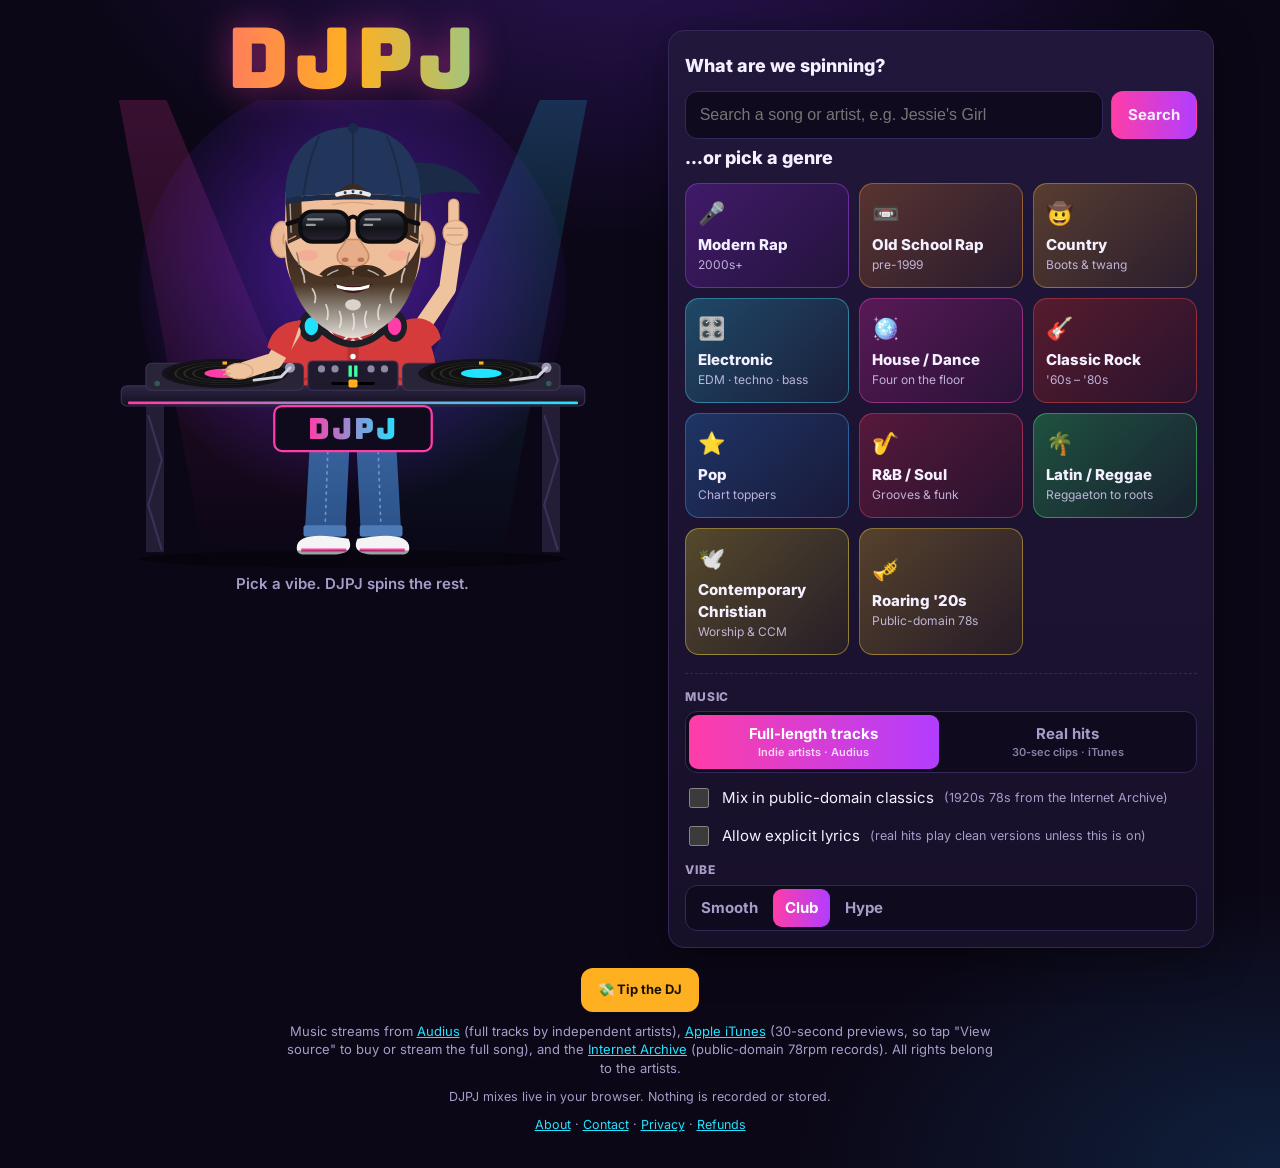
==== index.html @ ce6ae914 "Default to clean lyrics, with an opt-in for explicit Replace "Clean lyrics only" with "Allow explici" ====
<!doctype html>
<html lang="en">
<head>
  <meta charset="utf-8">
  <meta name="viewport" content="width=device-width, initial-scale=1, viewport-fit=cover">
  <title>DJPJ · Your Personal Auto-DJ</title>
  <meta name="description" content="Pick a genre or a song and DJPJ spins a never-ending, beat-matched DJ set right in your browser. Free.">
  <meta name="theme-color" content="#0b0716">
  <link rel="icon" href="favicon.svg" type="image/svg+xml">
  <link rel="manifest" href="manifest.webmanifest">
  <link rel="preconnect" href="https://fonts.googleapis.com">
  <link rel="preconnect" href="https://fonts.gstatic.com" crossorigin>
  <link href="https://fonts.googleapis.com/css2?family=Bungee&family=Inter:wght@400;600;800&display=swap" rel="stylesheet">
  <link rel="stylesheet" href="css/styles.css">
</head>
<body>
  <div class="app">
    <header class="hero">
      <h1 class="logo">DJPJ</h1>
      <div class="booth-wrap">
        <canvas id="viz" aria-hidden="true"></canvas>
        <svg id="booth" class="booth" viewBox="0 0 480 420" role="img" aria-labelledby="booth-title">
          <title id="booth-title">DJPJ: a bearded DJ in sunglasses, a backwards cap, polo shirt and jeans, spinning two turntables</title>
          <defs>
            <radialGradient id="g-glow" cx="50%" cy="45%" r="55%">
              <stop offset="0" stop-color="#7a2cff" stop-opacity=".55"/>
              <stop offset="1" stop-color="#7a2cff" stop-opacity="0"/>
            </radialGradient>
            <linearGradient id="g-beam-l" x1="0" y1="0" x2="0" y2="1">
              <stop offset="0" stop-color="#ff3da8" stop-opacity=".55"/>
              <stop offset="1" stop-color="#ff3da8" stop-opacity="0"/>
            </linearGradient>
            <linearGradient id="g-beam-r" x1="0" y1="0" x2="0" y2="1">
              <stop offset="0" stop-color="#22e3ff" stop-opacity=".5"/>
              <stop offset="1" stop-color="#22e3ff" stop-opacity="0"/>
            </linearGradient>
            <linearGradient id="g-logo" x1="0" y1="0" x2="1" y2="0">
              <stop offset="0" stop-color="#ff3da8"/>
              <stop offset="1" stop-color="#22e3ff"/>
            </linearGradient>
            <linearGradient id="g-table" x1="0" y1="0" x2="0" y2="1">
              <stop offset="0" stop-color="#2d2545"/>
              <stop offset="1" stop-color="#15101f"/>
            </linearGradient>
            <linearGradient id="g-jeans" x1="0" y1="0" x2="0" y2="1">
              <stop offset="0" stop-color="#3d6aa6"/>
              <stop offset="1" stop-color="#2c5288"/>
            </linearGradient>
            <linearGradient id="g-lens" x1="0" y1="0" x2="0" y2="1">
              <stop offset="0" stop-color="#3b404c"/>
              <stop offset=".55" stop-color="#121419"/>
              <stop offset="1" stop-color="#2c2232"/>
            </linearGradient>
            <!-- beard: dark brown on the cheeks, going gray to white at the chin -->
            <linearGradient id="g-beard" x1="0" y1="0" x2="0" y2="1">
              <stop offset="0" stop-color="#3d2a1d"/>
              <stop offset=".45" stop-color="#4a3526"/>
              <stop offset=".7" stop-color="#8d847a"/>
              <stop offset="1" stop-color="#e4dfd8"/>
            </linearGradient>
            <clipPath id="clip-label"><circle r="17"/></clipPath>
          </defs>

          <!-- stage lights -->
          <g class="lights">
            <polygon class="beam beam-l" points="30,-10 70,-10 250,420 110,420" fill="url(#g-beam-l)"/>
            <polygon class="beam beam-r" points="410,-10 450,-10 370,420 230,420" fill="url(#g-beam-r)"/>
            <circle class="glow" cx="240" cy="170" r="190" fill="url(#g-glow)"/>
          </g>

          <!-- floating notes -->
          <g class="notes" fill="#ffb020" font-size="26" font-family="serif">
            <text class="note n1" x="70" y="150">♪</text>
            <text class="note n2" x="392" y="120">♫</text>
            <text class="note n3" x="96" y="80">♫</text>
            <text class="note n4" x="370" y="190">♪</text>
          </g>

          <!-- legs (jeans) + sneakers, visible under the table -->
          <g class="legs">
            <path d="M204,262 L197,388 L233,388 L239,262 Z" fill="url(#g-jeans)"/>
            <path d="M241,262 L247,388 L283,388 L276,262 Z" fill="url(#g-jeans)"/>
            <path d="M218,300 L215,386 M262,300 L265,386" stroke="#6f97cf" stroke-width="1.4" stroke-dasharray="3 3" fill="none"/>
            <rect x="196" y="378" width="38" height="10" rx="2" fill="#4c7bb8"/>
            <rect x="246" y="378" width="38" height="10" rx="2" fill="#4c7bb8"/>
            <path d="M190,398 C190,388 204,386 222,388 L236,390 C240,398 236,404 222,404 L196,404 C192,404 190,402 190,398 Z" fill="#f4f4f4"/>
            <path d="M290,398 C290,388 276,386 258,388 L244,390 C240,398 244,404 258,404 L284,404 C288,404 290,402 290,398 Z" fill="#f4f4f4"/>
            <path d="M194,400 L234,400 M246,400 L286,400" stroke="#ff3da8" stroke-width="2.5"/>
          </g>

          <!-- the DJ (everything above the table) -->
          <g class="dj">
            <!-- raised fist-pump arm -->
            <g class="arm-up">
              <path d="M298,206 L324,168 L330,126" stroke="#f0c39f" stroke-width="15" stroke-linecap="round" stroke-linejoin="round" fill="none"/>
              <path d="M286,196 C302,190 316,198 318,212 L302,226 C294,218 288,208 286,196 Z" fill="#d63b3b"/>
              <rect x="325" y="88" width="9" height="26" rx="4.5" fill="#f0c39f" stroke="#d8a27e" stroke-width="1"/>
              <circle cx="331" cy="118" r="11" fill="#f0c39f" stroke="#d8a27e" stroke-width="1"/>
              <path d="M323,114 L338,114 M323,120 L338,120" stroke="#d8a27e" stroke-width="1.2"/>
            </g>

            <!-- torso: polo shirt -->
            <path d="M166,262 C164,228 170,204 196,194 L222,188 L240,206 L258,188 L284,194 C310,204 316,228 314,262 Z" fill="#d63b3b"/>
            <path d="M184,262 C192,250 200,244 210,246 M296,262 C288,250 280,244 270,246" stroke="#b02c2c" stroke-width="2" fill="none"/>
            <rect x="235" y="206" width="10" height="32" rx="2" fill="#bd3030"/>
            <circle cx="240" cy="215" r="2.4" fill="#fff"/>
            <circle cx="240" cy="228" r="2.4" fill="#fff"/>
            <!-- neck -->
            <rect x="224" y="178" width="32" height="26" rx="8" fill="#e9b693"/>
            <!-- collar -->
            <path d="M222,186 L240,207 L228,216 L212,196 Z" fill="#c13232" stroke="#fff" stroke-width="1.5" stroke-linejoin="round"/>
            <path d="M258,186 L240,207 L252,216 L268,196 Z" fill="#c13232" stroke="#fff" stroke-width="1.5" stroke-linejoin="round"/>
            <!-- headphones around the neck -->
            <path d="M206,198 Q240,236 274,198" stroke="#1d1d26" stroke-width="6" fill="none" stroke-linecap="round"/>
            <ellipse cx="203" cy="201" rx="11" ry="14" fill="#1d1d26"/>
            <ellipse cx="203" cy="201" rx="6" ry="8" fill="#22e3ff" class="cup"/>
            <ellipse cx="277" cy="201" rx="11" ry="14" fill="#1d1d26"/>
            <ellipse cx="277" cy="201" rx="6" ry="8" fill="#ff3da8" class="cup"/>

            <!-- head (bobs to the beat) -->
            <g class="head">
              <!-- backwards cap brim, peeking out behind the head -->
              <path d="M276,58 C312,50 342,62 354,84 C334,80 306,80 288,90 Z" fill="#1a2a47"/>
              <!-- ears -->
              <ellipse cx="177" cy="124" rx="10" ry="16" fill="#ecb894" stroke="#d29a76" stroke-width="1.2"/>
              <ellipse cx="303" cy="124" rx="10" ry="16" fill="#ecb894" stroke="#d29a76" stroke-width="1.2"/>
              <path d="M180,118 q-4,6 0,12 M300,118 q4,6 0,12" stroke="#cf9470" stroke-width="1.5" fill="none"/>
              <!-- face: full and round -->
              <path d="M180,92 C178,58 204,44 240,44 C276,44 302,58 300,92 L301,130 C301,170 276,192 240,194 C204,192 179,170 179,130 Z" fill="#efbf9c"/>
              <!-- short dark hair at the temples, a little gray -->
              <path d="M180,84 L194,84 L195,122 L182,128 Z" fill="#3a2a1f"/>
              <path d="M300,84 L286,84 L285,122 L298,128 Z" fill="#3a2a1f"/>
              <path d="M184,90 L185,118 M296,90 L295,118" stroke="#a9a39b" stroke-width="1.3"/>
              <!-- forehead line -->
              <path d="M222,93 Q240,89 258,93" stroke="#d9a07c" stroke-width="1.3" fill="none" stroke-linecap="round"/>
              <!-- dark sunglasses -->
              <g class="shades">
                <path d="M182,110 L195,106 M298,110 L285,106" stroke="#0d0d10" stroke-width="4" stroke-linecap="round"/>
                <rect x="193" y="99" width="43" height="27" rx="11" fill="url(#g-lens)" stroke="#0d0d10" stroke-width="3.5"/>
                <rect x="244" y="99" width="43" height="27" rx="11" fill="url(#g-lens)" stroke="#0d0d10" stroke-width="3.5"/>
                <path d="M236,106 Q240,101 244,106" stroke="#0d0d10" stroke-width="3.5" fill="none"/>
                <path d="M200,106 L213,106 M199,111 L206,111 M251,106 L264,106 M250,111 L257,111" stroke="#fff" stroke-width="2" stroke-linecap="round" opacity=".55"/>
              </g>
              <!-- smile lines peeking out from the shades -->
              <path d="M189,121 l-6,3 M291,121 l6,3" stroke="#d29a76" stroke-width="1.2" stroke-linecap="round"/>
              <!-- big caricature nose -->
              <path d="M234,124 C231,131 223,136 227,143 C232,150 248,150 253,143 C257,136 249,131 246,124 Z" fill="#e6ad88" stroke="#c98a66" stroke-width="1.4"/>
              <ellipse cx="233" cy="142" rx="3" ry="2" fill="#b77556"/>
              <ellipse cx="247" cy="142" rx="3" ry="2" fill="#b77556"/>
              <!-- rosy cheeks -->
              <ellipse cx="200" cy="138" rx="9" ry="5" fill="#ff8a8a" opacity=".35"/>
              <ellipse cx="280" cy="138" rx="9" ry="5" fill="#ff8a8a" opacity=".35"/>
              <!-- full beard: dark on the cheeks, gray to white at the chin -->
              <path d="M180,124 C180,166 198,206 240,212 C282,206 300,166 300,124 C294,144 282,154 268,157 C256,151 224,151 212,157 C198,154 186,144 180,124 Z" fill="url(#g-beard)"/>
              <path d="M194,150 q3,6 3,12 M286,150 q-3,6 -3,12 M204,168 q4,6 2,12 M276,168 q-4,6 -2,12 M216,182 q3,7 1,13 M264,182 q-3,7 -1,13 M228,188 q3,8 0,14 M240,190 q2,8 0,14 M252,188 q-3,8 0,14" stroke="#f2eee8" stroke-width="1.6" fill="none" stroke-linecap="round" opacity=".75"/>
              <path d="M190,136 q2,6 2,10 M290,136 q-2,6 -2,10" stroke="#8d847a" stroke-width="1.4" fill="none" stroke-linecap="round"/>
              <!-- mustache with a few gray hairs -->
              <path d="M210,155 C219,144 235,145 240,151 C245,145 261,144 270,155 C259,160 247,157 240,155 C233,157 221,160 210,155 Z" fill="#3f2b1e"/>
              <path d="M227,151 q-6,2 -10,5 M253,151 q6,2 10,5 M240,152 l0,3" stroke="#bdb5aa" stroke-width="1.2" fill="none"/>
              <!-- easy grin -->
              <path d="M222,163 Q240,180 258,163 Q240,168 222,163 Z" fill="#3a1414"/>
              <path d="M225,164 Q240,169 255,164 L254,167 Q240,172 226,167 Z" fill="#fff"/>
              <!-- gray soul patch under the lip -->
              <ellipse cx="240" cy="182" rx="7" ry="5" fill="#d9d4cc"/>
              <!-- backwards baseball cap -->
              <path d="M180,88 C178,44 206,24 240,24 C274,24 302,44 300,88 C280,82 200,82 180,88 Z" fill="#22365c"/>
              <path d="M240,26 L240,82 M210,32 Q200,54 196,84 M270,32 Q280,54 284,84" stroke="#1a2a47" stroke-width="1.6" fill="none"/>
              <path d="M180,88 C200,82 280,82 300,88 L300,93 C280,87 200,87 180,93 Z" fill="#1a2a47"/>
              <!-- snapback opening + strap (the "back" of the cap, facing forward) -->
              <path d="M223,87 Q240,62 257,87 Z" fill="#3a2a1f"/>
              <path d="M226,84 Q240,79 254,84" stroke="#e9e9ef" stroke-width="4" fill="none" stroke-linecap="round"/>
              <circle cx="233" cy="82.5" r="1.3" fill="#22365c"/>
              <circle cx="240" cy="81.5" r="1.3" fill="#22365c"/>
              <circle cx="247" cy="82.5" r="1.3" fill="#22365c"/>
              <circle cx="240" cy="25" r="4.5" fill="#1a2a47"/>
            </g>
          </g>

          <!-- the booth -->
          <g class="table">
            <rect x="56" y="270" width="16" height="132" fill="#241d36"/>
            <rect x="408" y="270" width="16" height="132" fill="#241d36"/>
            <path d="M58,280 L70,320 L58,360 L70,400 M410,280 L422,320 L410,360 L422,400" stroke="#3b3156" stroke-width="2" fill="none"/>
            <rect x="34" y="254" width="412" height="18" rx="5" fill="url(#g-table)" stroke="#3b3156"/>
            <rect class="led" x="40" y="268" width="400" height="2.5" rx="1" fill="url(#g-logo)"/>
            <rect x="170" y="272" width="140" height="40" rx="7" fill="#0f0b1c" stroke="#ff3da8" stroke-width="2" class="banner"/>
            <text x="240" y="301" text-anchor="middle" font-family="Bungee, Impact, sans-serif" font-size="26" fill="url(#g-logo)" letter-spacing="2">DJPJ</text>
            <ellipse cx="240" cy="408" rx="190" ry="8" fill="#000" opacity=".35"/>
          </g>

          <!-- left turntable (deck A) -->
          <g class="deck deck-a">
            <rect x="56" y="234" width="140" height="24" rx="5" fill="#2a2438" stroke="#3d3456"/>
            <ellipse cx="126" cy="243" rx="56" ry="13" fill="#15121d"/>
            <g transform="translate(126 243) scale(1 0.23)">
              <g class="platter">
                <circle r="50" fill="#111"/>
                <circle r="44" fill="none" stroke="#2a2a2a" stroke-width="2"/>
                <circle r="36" fill="none" stroke="#2a2a2a" stroke-width="2"/>
                <circle r="28" fill="none" stroke="#2a2a2a" stroke-width="2"/>
                <circle r="18" fill="#ff3da8"/>
                <image class="label-art" x="-17" y="-17" width="34" height="34" clip-path="url(#clip-label)" preserveAspectRatio="xMidYMid slice" href=""/>
                <rect x="-2" y="-46" width="4" height="12" fill="#ffb020"/>
              </g>
            </g>
            <circle cx="184" cy="238" r="4.5" fill="#9a9ab0"/>
            <path d="M184,238 L176,246 L152,249" stroke="#d1d1e0" stroke-width="2.6" fill="none" stroke-linecap="round"/>
            <circle class="deck-led" cx="66" cy="252" r="2.5" fill="#3dffa0"/>
          </g>

          <!-- right turntable (deck B) -->
          <g class="deck deck-b">
            <rect x="284" y="234" width="140" height="24" rx="5" fill="#2a2438" stroke="#3d3456"/>
            <ellipse cx="354" cy="243" rx="56" ry="13" fill="#15121d"/>
            <g transform="translate(354 243) scale(1 0.23)">
              <g class="platter">
                <circle r="50" fill="#111"/>
                <circle r="44" fill="none" stroke="#2a2a2a" stroke-width="2"/>
                <circle r="36" fill="none" stroke="#2a2a2a" stroke-width="2"/>
                <circle r="28" fill="none" stroke="#2a2a2a" stroke-width="2"/>
                <circle r="18" fill="#22e3ff"/>
                <image class="label-art" x="-17" y="-17" width="34" height="34" clip-path="url(#clip-label)" preserveAspectRatio="xMidYMid slice" href=""/>
                <rect x="-2" y="-46" width="4" height="12" fill="#ffb020"/>
              </g>
            </g>
            <circle cx="412" cy="238" r="4.5" fill="#9a9ab0"/>
            <path d="M412,238 L404,246 L380,249" stroke="#d1d1e0" stroke-width="2.6" fill="none" stroke-linecap="round"/>
            <circle class="deck-led" cx="414" cy="252" r="2.5" fill="#3dffa0"/>
          </g>

          <!-- mixer -->
          <g class="mixer">
            <rect x="200" y="232" width="80" height="26" rx="4" fill="#1f1a2d" stroke="#3d3456"/>
            <circle cx="212" cy="239" r="3.2" fill="#8d8aa3"/>
            <circle cx="224" cy="239" r="3.2" fill="#8d8aa3"/>
            <circle cx="256" cy="239" r="3.2" fill="#8d8aa3"/>
            <circle cx="268" cy="239" r="3.2" fill="#8d8aa3"/>
            <rect class="vu vu-a" x="236" y="236" width="3" height="10" fill="#3dffa0"/>
            <rect class="vu vu-b" x="241" y="236" width="3" height="10" fill="#3dffa0"/>
            <line x1="222" y1="252" x2="258" y2="252" stroke="#000" stroke-width="2.5" stroke-linecap="round"/>
            <rect id="xfader" x="236" y="248.5" width="8" height="7" rx="1.5" fill="#ffb020"/>
          </g>

          <!-- scratching arm (drawn over the left deck) -->
          <g class="arm-scratch">
            <path d="M186,206 L170,232 L144,240" stroke="#f0c39f" stroke-width="15" stroke-linecap="round" stroke-linejoin="round" fill="none"/>
            <path d="M194,196 C178,196 166,206 164,220 L182,230 C186,220 190,208 194,196 Z" fill="#d63b3b"/>
            <ellipse cx="139" cy="241" rx="12" ry="7" fill="#f0c39f" stroke="#d8a27e" stroke-width="1"/>
            <path d="M130,239 l-6,1 M131,243 l-6,1" stroke="#d8a27e" stroke-width="1.2" stroke-linecap="round"/>
          </g>
        </svg>
      </div>
      <p class="tagline">Pick a vibe. DJPJ spins the rest.</p>
    </header>

    <main>
      <!-- live set (hidden until a set starts) -->
      <section id="player" class="panel player" hidden>
        <div class="now">
          <img id="np-art" class="np-art" alt="" width="96" height="96">
          <div class="np-meta">
            <div class="np-label">Now spinning</div>
            <div id="np-title" class="np-title">—</div>
            <div id="np-artist" class="np-artist"></div>
            <div class="np-tags">
              <span id="np-source" class="badge"></span>
              <span id="np-bpm" class="badge ghost"></span>
              <span id="np-key" class="badge ghost"></span>
            </div>
          </div>
        </div>
        <div class="progress"><div id="np-progress" class="progress-bar"></div></div>
        <div class="row between small muted">
          <span id="np-time">0:00</span>
          <a id="np-link" href="#" target="_blank" rel="noopener">View source</a>
        </div>
        <div id="status" class="status" role="status" aria-live="polite">Warming up the decks…</div>

        <div class="controls">
          <button id="btn-pause" class="btn" type="button">⏸ Pause</button>
          <button id="btn-skip" class="btn" type="button">⏭ Next</button>
          <button id="btn-stop" class="btn ghost" type="button">⏹ Stop</button>
        </div>
        <div class="row gap">
          <label class="vol">🔊 <input id="volume" type="range" min="0" max="1" step="0.01" value="0.9" aria-label="Volume"></label>
          <div class="seg" role="radiogroup" aria-label="Mix style" data-bind="style">
            <button type="button" data-value="smooth">Smooth</button>
            <button type="button" data-value="club">Club</button>
            <button type="button" data-value="hype">Hype</button>
          </div>
        </div>

        <button class="btn tip tip-inline" type="button" data-tip hidden>💸 Enjoying the set? Tip the DJ</button>

        <h3 class="sub-title">DJ effects</h3>
        <div id="fx-pad" class="fx-pad"></div>

        <div class="lists">
          <div>
            <h3 class="sub-title">Up next</h3>
            <ol id="up-next" class="tracklist"></ol>
          </div>
          <div>
            <h3 class="sub-title">Set list</h3>
            <ol id="history" class="tracklist" reversed></ol>
          </div>
        </div>
        <div class="ad-slot" data-slot="player" hidden></div>
      </section>

      <!-- picker -->
      <section id="home" class="panel">
        <h2 id="home-title" class="section-title">What are we spinning?</h2>
        <form id="search-form" class="search" role="search" autocomplete="off">
          <input id="search" type="search" placeholder="Search a song or artist, e.g. Jessie's Girl" aria-label="Search songs">
          <button class="btn primary" type="submit">Search</button>
        </form>
        <div id="results" class="results" hidden></div>

        <h2 class="section-title">…or pick a genre</h2>
        <div id="genres" class="genre-grid"></div>

        <div class="settings">
          <div class="setting">
            <div class="setting-label">Music</div>
            <div class="seg wide" role="radiogroup" aria-label="Music source" data-bind="mode">
              <button type="button" data-value="full">Full-length tracks<small>Indie artists · Audius</small></button>
              <button type="button" data-value="hits">Real hits<small>30-sec clips · iTunes</small></button>
            </div>
          </div>
          <label class="check"><input type="checkbox" data-bind="archive"> Mix in public-domain classics <small>(1920s 78s from the Internet Archive)</small></label>
          <label class="check"><input type="checkbox" data-bind="explicit"> Allow explicit lyrics <small>(real hits play clean versions unless this is on)</small></label>
          <div class="setting">
            <div class="setting-label">Vibe</div>
            <div class="seg" role="radiogroup" aria-label="Mix style" data-bind="style">
              <button type="button" data-value="smooth">Smooth</button>
              <button type="button" data-value="club">Club</button>
              <button type="button" data-value="hype">Hype</button>
            </div>
          </div>
        </div>
        <div class="ad-slot" data-slot="home" hidden></div>
      </section>
    </main>

    <footer class="footer">
      <button class="btn tip" type="button" data-tip hidden>💸 Tip the DJ</button>
      <p>Music streams from <a href="https://audius.co" target="_blank" rel="noopener">Audius</a> (full tracks by independent artists),
        <a href="https://www.apple.com/apple-music/" target="_blank" rel="noopener">Apple iTunes</a> (30-second previews, so tap "View source" to buy or stream the full song), and the
        <a href="https://archive.org/details/georgeblood" target="_blank" rel="noopener">Internet Archive</a> (public-domain 78rpm records).
        All rights belong to the artists.</p>
      <p class="muted small">DJPJ mixes live in your browser. Nothing is recorded or stored.</p>
      <p class="footer-links small">
        <a href="about.html">About</a> · <a href="about.html#contact">Contact</a> ·
        <a href="about.html#privacy">Privacy</a> · <a href="about.html#refunds">Refunds</a>
      </p>
    </footer>
  </div>
  <dialog id="tip-dialog" class="tip-dialog" aria-labelledby="tip-title">
    <form method="dialog" class="tip-close"><button class="icon-btn" aria-label="Close">✕</button></form>
    <h2 id="tip-title" class="tip-title">Tip the DJ 🎧</h2>
    <p class="muted small tip-sub">Tips keep DJPJ free and the decks spinning. The music keeps playing while you tip.</p>
    <div id="tip-amounts" class="tip-amounts" role="radiogroup" aria-label="Tip amount"></div>
    <label class="tip-custom">Other amount $<input id="tip-custom" type="number" min="2" max="500" step="1" inputmode="numeric" placeholder="e.g. 15"></label>

    <div id="tip-wallet" class="tip-wallet" hidden>
      <div id="express-checkout"></div>
      <div class="tip-or"><span>or</span></div>
    </div>

    <div class="tip-venmo">
      <a id="venmo-link" class="btn venmo" href="#" target="_blank" rel="noopener">Tip with Venmo</a>
      <div class="venmo-qr">
        <div id="venmo-qr" class="qr" aria-label="Venmo QR code"></div>
        <p class="small muted">On a computer? Scan with your phone's camera to tip in Venmo.</p>
      </div>
    </div>
    <p id="tip-msg" class="tip-msg" role="status" aria-live="polite"></p>
    <p class="tip-fine small muted">Tips are voluntary, $2–$500. Refunds within 3 days, minus processing fees.
      <a href="about.html#refunds" target="_blank" rel="noopener">Refund policy</a> ·
      <a href="about.html#privacy" target="_blank" rel="noopener">Privacy</a></p>
  </dialog>

  <script type="module" src="js/app.js"></script>
</body>
</html>
---- css/styles.css ----
:root {
  --bg: #0b0716;
  --panel: #171029;
  --panel-2: #21173b;
  --line: #34285a;
  --text: #f4f0ff;
  --muted: #a99cc9;
  --pink: #ff3da8;
  --cyan: #22e3ff;
  --amber: #ffb020;
  --green: #3dffa0;
  --radius: 16px;
  --beat: 0.5s;
  color-scheme: dark;
}

* { box-sizing: border-box; }
html, body { margin: 0; }
body {
  min-height: 100vh;
  background:
    radial-gradient(900px 520px at 50% -8%, #2c1458 0%, transparent 65%),
    radial-gradient(700px 400px at 100% 100%, #10203d 0%, transparent 70%),
    var(--bg);
  color: var(--text);
  font: 15px/1.45 Inter, system-ui, -apple-system, "Segoe UI", Roboto, sans-serif;
  -webkit-tap-highlight-color: transparent;
}
a { color: var(--cyan); }
button { font: inherit; color: inherit; }
[hidden] { display: none !important; }
.small { font-size: 12.5px; }
.muted { color: var(--muted); }
.row { display: flex; align-items: center; }
.row.between { justify-content: space-between; }
.row.gap { gap: 12px; flex-wrap: wrap; justify-content: space-between; }

.app {
  max-width: 1180px;
  margin: 0 auto;
  padding: max(12px, env(safe-area-inset-top)) 16px max(24px, env(safe-area-inset-bottom));
}

/* ---------- hero ---------- */
.hero { text-align: center; }
.logo {
  margin: 4px 0 0;
  font-family: Bungee, Impact, sans-serif;
  font-weight: 400;
  font-size: clamp(48px, 12vw, 84px);
  letter-spacing: 4px;
  line-height: 1;
  background: linear-gradient(90deg, var(--pink), var(--amber) 50%, var(--cyan));
  -webkit-background-clip: text;
  background-clip: text;
  color: transparent;
  filter: drop-shadow(0 0 18px rgba(255, 61, 168, .45));
}
.tagline { margin: 0 0 8px; color: var(--muted); font-weight: 600; }
.booth-wrap { position: relative; max-width: 540px; margin: 0 auto; }
.booth { display: block; width: 100%; height: auto; position: relative; }
#viz { position: absolute; inset: auto 0 18% 0; width: 100%; height: 38%; opacity: .55; pointer-events: none; }

/* ---------- booth animation ---------- */
.booth .head, .booth .arm-up, .booth .arm-scratch, .booth .platter, .booth .note, .booth .beam {
  transform-box: fill-box;
}
.booth .platter { transform-origin: center; }
.booth .head { transform-origin: 50% 100%; }
.booth .arm-up { transform-origin: 0% 100%; }
.booth .arm-scratch { transform-origin: 100% 0%; }
.booth .beam-l { transform-origin: 20% 0%; }
.booth .beam-r { transform-origin: 80% 0%; }
.booth .note { opacity: 0; }
.booth .lights .beam { opacity: .35; }
.booth .deck-led { opacity: .25; }

.booth.playing .head { animation: bob var(--beat) ease-in-out infinite; }
.booth.playing .arm-up { animation: pump calc(var(--beat) * 2) ease-in-out infinite; }
.booth.playing .arm-scratch { animation: scratch calc(var(--beat) / 2) ease-in-out infinite alternate; }
.booth.playing .beam-l { animation: sway-l calc(var(--beat) * 8) ease-in-out infinite alternate; opacity: .8; }
.booth.playing .beam-r { animation: sway-r calc(var(--beat) * 8) ease-in-out infinite alternate; opacity: .8; }
.booth.playing .glow { animation: pulse var(--beat) ease-out infinite; }
.booth.playing .note { animation: float calc(var(--beat) * 6) linear infinite; }
.booth.playing .n2 { animation-delay: calc(var(--beat) * -1.5); }
.booth.playing .n3 { animation-delay: calc(var(--beat) * -3); }
.booth.playing .n4 { animation-delay: calc(var(--beat) * -4.5); }
.booth.playing .led { animation: pulse var(--beat) ease-out infinite; }
.booth.a-on .deck-a .platter, .booth.b-on .deck-b .platter { animation: spin 1.8s linear infinite; }
.booth.a-on .deck-a .deck-led, .booth.b-on .deck-b .deck-led { opacity: 1; }
.booth.paused * { animation-play-state: paused !important; }

@keyframes spin { to { transform: rotate(360deg); } }
@keyframes bob { 0%, 100% { transform: translateY(0) rotate(0); } 50% { transform: translateY(5px) rotate(-1.5deg); } }
@keyframes pump { 0%, 100% { transform: rotate(0); } 50% { transform: rotate(-9deg); } }
@keyframes scratch { from { transform: rotate(-4deg); } to { transform: rotate(4deg); } }
@keyframes sway-l { from { transform: rotate(-10deg); } to { transform: rotate(12deg); } }
@keyframes sway-r { from { transform: rotate(10deg); } to { transform: rotate(-12deg); } }
@keyframes pulse { 0% { opacity: 1; } 100% { opacity: .55; } }
@keyframes float {
  0% { opacity: 0; transform: translateY(20px); }
  20% { opacity: 1; }
  100% { opacity: 0; transform: translateY(-60px) rotate(15deg); }
}
@media (prefers-reduced-motion: reduce) {
  .booth * { animation: none !important; }
}

/* ---------- panels ---------- */
main { display: grid; grid-template-columns: minmax(0, 1fr); gap: 16px; min-width: 0; }
.panel {
  background: linear-gradient(180deg, var(--panel-2), var(--panel));
  border: 1px solid var(--line);
  border-radius: var(--radius);
  padding: 16px;
  box-shadow: 0 10px 40px rgba(0, 0, 0, .35);
}
.section-title { margin: 6px 0 12px; font-size: 18px; font-weight: 800; }
.sub-title { margin: 18px 0 8px; font-size: 13px; font-weight: 800; letter-spacing: .08em; text-transform: uppercase; color: var(--muted); }

.btn {
  display: inline-flex; align-items: center; justify-content: center; gap: 6px;
  min-height: 44px; padding: 0 16px;
  border-radius: 12px; border: 1px solid var(--line);
  background: #2a1f4a; cursor: pointer; font-weight: 700; text-decoration: none; color: var(--text);
  transition: transform .08s, background .15s, border-color .15s;
}
.btn:hover { border-color: #5b4a94; }
.btn:active { transform: scale(.97); }
.btn.primary { background: linear-gradient(90deg, var(--pink), #b23dff); border-color: transparent; }
.btn.ghost { background: transparent; }
.btn:disabled { opacity: .5; cursor: default; }

/* ---------- search ---------- */
.search { display: flex; gap: 8px; }
.search input {
  flex: 1; min-width: 0; min-height: 48px; padding: 0 14px;
  border-radius: 12px; border: 1px solid var(--line); background: #0f0a1d; color: var(--text);
  font-size: 16px; /* keeps iOS from zooming */
}
.search input:focus { outline: 2px solid var(--pink); outline-offset: 1px; }
.results { margin-top: 10px; display: grid; grid-template-columns: minmax(0, 1fr); gap: 6px; max-height: 420px; overflow: auto; }
.results .group { font-size: 12px; font-weight: 800; color: var(--muted); text-transform: uppercase; letter-spacing: .08em; margin: 8px 2px 2px; }
.result {
  display: flex; gap: 10px; align-items: center; width: 100%; text-align: left;
  padding: 8px; border-radius: 12px; border: 1px solid transparent; background: #120c22; cursor: pointer;
}
.result:hover, .result:focus-visible { border-color: var(--pink); }
.result img { width: 46px; height: 46px; border-radius: 8px; object-fit: cover; background: #2a1f4a; flex: none; }
.result .t { font-weight: 700; }
.result .a { color: var(--muted); font-size: 13px; }
.result .meta { min-width: 0; flex: 1; }
.result .meta > div { white-space: nowrap; overflow: hidden; text-overflow: ellipsis; }

/* ---------- genres ---------- */
.genre-grid { display: grid; grid-template-columns: repeat(auto-fill, minmax(150px, 1fr)); gap: 10px; }
.genre {
  --hue: 300;
  position: relative; text-align: left; cursor: pointer;
  padding: 14px 12px; min-height: 84px; border-radius: 14px;
  border: 1px solid hsl(var(--hue) 80% 60% / .45);
  background: linear-gradient(135deg, hsl(var(--hue) 70% 45% / .35), hsl(var(--hue) 70% 20% / .2));
  transition: transform .1s, box-shadow .2s;
}
.genre:hover { box-shadow: 0 0 0 2px hsl(var(--hue) 90% 60% / .7), 0 0 24px hsl(var(--hue) 90% 60% / .35); }
.genre:active { transform: scale(.97); }
.genre .icon { font-size: 22px; }
.genre .name { display: block; font-weight: 800; margin-top: 4px; }
.genre .sub { display: block; font-size: 12px; color: #d7cdf3; opacity: .85; }
.genre.active { box-shadow: 0 0 0 2px var(--amber), 0 0 24px rgba(255, 176, 32, .4); }

/* ---------- settings ---------- */
.settings { display: grid; gap: 12px; margin-top: 18px; padding-top: 14px; border-top: 1px dashed var(--line); }
.setting { display: grid; gap: 6px; }
.setting-label { font-size: 12px; font-weight: 800; letter-spacing: .08em; text-transform: uppercase; color: var(--muted); }
.seg { display: inline-flex; background: #0f0a1d; border: 1px solid var(--line); border-radius: 12px; padding: 3px; gap: 3px; }
.seg button {
  border: 0; background: transparent; border-radius: 9px; padding: 8px 12px; min-height: 38px;
  cursor: pointer; font-weight: 700; color: var(--muted);
}
.seg button small { display: block; font-weight: 600; font-size: 11px; opacity: .8; }
.seg button[aria-checked="true"] { background: linear-gradient(90deg, #ff3da8, #b23dff); color: #fff; }
.seg.wide { display: grid; grid-template-columns: 1fr 1fr; }
.check { display: flex; gap: 10px; align-items: center; cursor: pointer; }
.check input { width: 20px; height: 20px; accent-color: var(--pink); flex: none; }
.check small { color: var(--muted); }

/* ---------- player ---------- */
.now { display: flex; gap: 14px; align-items: center; }
.np-art { width: 96px; height: 96px; border-radius: 12px; object-fit: cover; background: #2a1f4a; flex: none; box-shadow: 0 0 0 2px #2c2250; }
.np-meta { min-width: 0; }
.np-label { font-size: 11px; font-weight: 800; letter-spacing: .12em; text-transform: uppercase; color: var(--pink); }
.np-title { font-size: 20px; font-weight: 800; line-height: 1.2; overflow-wrap: anywhere; }
.np-artist { color: var(--muted); font-weight: 600; }
.np-tags { display: flex; gap: 6px; flex-wrap: wrap; margin-top: 6px; }
.badge { font-size: 11px; font-weight: 800; padding: 3px 8px; border-radius: 99px; background: #3a2470; color: #fff; }
.badge.audius { background: #7e1bcc; }
.badge.itunes { background: #c2185b; }
.badge.archive { background: #8a5a00; }
.badge.ghost { background: transparent; border: 1px solid var(--line); color: var(--muted); }
.badge:empty { display: none; }
.progress { height: 6px; background: #0f0a1d; border-radius: 99px; overflow: hidden; margin: 14px 0 6px; }
.progress-bar { height: 100%; width: 0; background: linear-gradient(90deg, var(--pink), var(--cyan)); }
.status { margin-top: 10px; padding: 8px 12px; border-radius: 10px; background: #0f0a1d; color: var(--amber); font-weight: 700; font-size: 13.5px; min-height: 36px; }
.controls { display: grid; grid-template-columns: 1fr 1fr 1fr; gap: 8px; margin: 12px 0; }
.vol { display: flex; align-items: center; gap: 8px; flex: 1; min-width: 160px; }
.vol input { flex: 1; accent-color: var(--pink); }

.fx-pad { display: grid; grid-template-columns: repeat(4, 1fr); gap: 8px; }
.fx {
  min-height: 62px; border-radius: 12px; border: 1px solid var(--line); cursor: pointer;
  background: #120c22; display: grid; place-items: center; align-content: center; gap: 2px; padding: 6px 4px;
  font-size: 11.5px; font-weight: 800; letter-spacing: .02em;
  transition: transform .06s, box-shadow .15s, background .15s;
  touch-action: manipulation;
}
.fx .i { font-size: 20px; line-height: 1; }
.fx:active, .fx.flash { transform: scale(.95); background: #2b1a52; box-shadow: 0 0 18px rgba(255, 61, 168, .55); }
.fx[aria-pressed="true"] { border-color: var(--cyan); box-shadow: 0 0 0 1px var(--cyan), 0 0 16px rgba(34, 227, 255, .45); }

.lists { display: grid; gap: 4px 18px; }
.tracklist { margin: 0; padding-left: 22px; display: grid; gap: 4px; font-size: 13.5px; }
.tracklist li { color: var(--muted); }
.tracklist li b { color: var(--text); font-weight: 700; }
.tracklist .src { font-size: 10.5px; font-weight: 800; color: var(--amber); margin-left: 4px; }

.ad-slot { margin-top: 16px; min-height: 90px; display: grid; place-items: center; border-radius: 12px; }

.footer { text-align: center; color: var(--muted); font-size: 13px; padding: 20px 8px 0; }
.footer p { max-width: 720px; margin: 10px auto; }
.tip { background: var(--amber); color: #1b1100; border-color: transparent; }

/* ---------- tip pop-up ---------- */
.tip-inline { width: 100%; margin-top: 12px; }
.tip-dialog {
  width: min(420px, calc(100vw - 32px)); max-height: calc(100dvh - 32px); overflow: auto;
  padding: 20px; border-radius: 20px; border: 1px solid var(--line); color: var(--text);
  background: linear-gradient(180deg, var(--panel-2), var(--panel));
  box-shadow: 0 20px 80px rgba(0, 0, 0, .6);
}
.tip-dialog::backdrop { background: rgba(5, 2, 12, .7); backdrop-filter: blur(3px); }
.tip-close { position: absolute; top: 10px; right: 10px; margin: 0; }
.icon-btn { width: 40px; height: 40px; border-radius: 50%; border: 1px solid var(--line); background: #120c22; cursor: pointer; }
.tip-title { margin: 0 40px 4px 0; font-size: 22px; font-weight: 800; }
.tip-sub { margin: 0 0 14px; }
.tip-amounts { display: grid; grid-template-columns: repeat(4, 1fr); gap: 8px; }
.tip-amounts button {
  min-height: 48px; border-radius: 12px; border: 1px solid var(--line); background: #120c22;
  font-size: 17px; font-weight: 800; cursor: pointer;
}
.tip-amounts button[aria-checked="true"] { background: linear-gradient(90deg, var(--pink), #b23dff); border-color: transparent; }
.tip-custom { display: flex; align-items: center; gap: 6px; margin: 10px 0 16px; color: var(--muted); font-weight: 600; font-size: 14px; }
.tip-custom input {
  width: 96px; min-height: 40px; padding: 0 10px; border-radius: 10px; border: 1px solid var(--line);
  background: #0f0a1d; color: var(--text); font-size: 16px;
}
.tip-wallet { margin-bottom: 4px; }
.tip-or { display: flex; align-items: center; gap: 10px; color: var(--muted); font-size: 12px; margin: 14px 0; }
.tip-or::before, .tip-or::after { content: ""; flex: 1; height: 1px; background: var(--line); }
.btn.venmo { width: 100%; background: #008cff; border-color: transparent; font-size: 16px; }
.venmo-qr { display: grid; justify-items: center; gap: 4px; margin-top: 14px; text-align: center; }
.venmo-qr p { margin: 0; }
.qr { width: 168px; height: 168px; background: #fff; border-radius: 12px; padding: 8px; }
.qr svg { display: block; width: 100%; height: 100%; }
/* phones pay in the app; the QR code is for scanning from a computer screen */
@media (hover: none) and (pointer: coarse) { .venmo-qr { display: none; } }
.tip-fine { margin: 10px 0 0; text-align: center; line-height: 1.5; }
.tip-msg { min-height: 20px; margin: 12px 0 0; text-align: center; font-weight: 700; color: var(--amber); }

/* ---------- desktop: booth on the left, controls on the right ---------- */
@media (min-width: 960px) {
  .app { display: grid; grid-template-columns: minmax(0, 1.05fr) minmax(0, 1fr); gap: 0 28px; align-items: start; }
  .hero { position: sticky; top: 12px; }
  main { padding-top: 18px; }
  .footer { grid-column: 1 / -1; }
  .lists { grid-template-columns: 1fr 1fr; }
}
@media (max-width: 420px) {
  .np-art { width: 72px; height: 72px; }
  .np-title { font-size: 17px; }
  .controls .btn { padding: 0 8px; font-size: 13.5px; }
  .fx { min-height: 56px; font-size: 10.5px; }
  .seg button { padding: 8px 9px; }
}
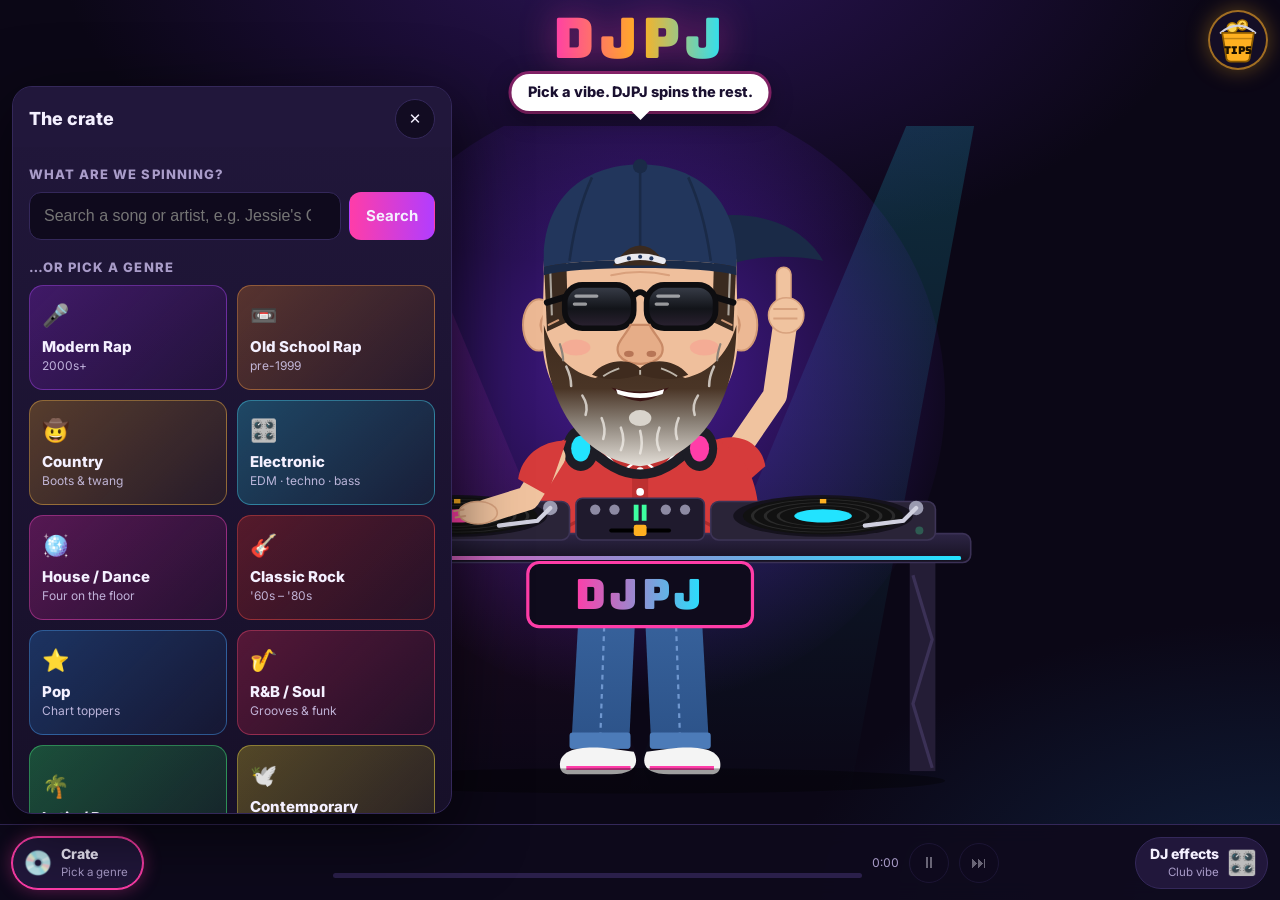
==== commit 51b5b6a6: "Put DJPJ center stage, with a bottom dock for everything else - The booth fills the screen; his stat" ====
--- a/index.html
+++ b/index.html
@@ -14,11 +14,14 @@
   <link rel="stylesheet" href="css/styles.css">
 </head>
 <body>
-  <div class="app">
-    <header class="hero">
+  <!-- the stage: DJPJ himself is the show -->
+  <div class="stage">
+    <header class="topbar">
       <h1 class="logo">DJPJ</h1>
-      <div class="booth-wrap">
-        <canvas id="viz" aria-hidden="true"></canvas>
+    </header>
+    <div class="booth-wrap">
+      <div id="status" class="bubble" role="status" aria-live="polite">Pick a vibe. DJPJ spins the rest.</div>
+      <canvas id="viz" aria-hidden="true"></canvas>
         <svg id="booth" class="booth" viewBox="0 0 480 420" role="img" aria-labelledby="booth-title">
           <title id="booth-title">DJPJ: a bearded DJ in sunglasses, a backwards cap, polo shirt and jeans, spinning two turntables</title>
           <defs>
@@ -249,113 +252,126 @@
             <path d="M130,239 l-6,1 M131,243 l-6,1" stroke="#d8a27e" stroke-width="1.2" stroke-linecap="round"/>
           </g>
         </svg>
-      </div>
-      <p class="tagline">Pick a vibe. DJPJ spins the rest.</p>
-    </header>
-
-    <main>
-      <!-- live set (hidden until a set starts) -->
-      <section id="player" class="panel player" hidden>
-        <div class="now">
-          <img id="np-art" class="np-art" alt="" width="96" height="96">
-          <div class="np-meta">
-            <div class="np-label">Now spinning</div>
-            <div id="np-title" class="np-title">—</div>
-            <div id="np-artist" class="np-artist"></div>
-            <div class="np-tags">
-              <span id="np-source" class="badge"></span>
-              <span id="np-bpm" class="badge ghost"></span>
-              <span id="np-key" class="badge ghost"></span>
-            </div>
-          </div>
+    </div>
+  </div>
+
+  <button class="tip-bucket" type="button" data-tip hidden aria-label="Tip the DJ">
+    <svg viewBox="0 0 64 64" aria-hidden="true">
+      <circle cx="24" cy="15" r="7" fill="#ffd34d" stroke="#b37a00" stroke-width="2"/>
+      <circle cx="38" cy="11" r="7" fill="#ffd34d" stroke="#b37a00" stroke-width="2"/>
+      <text x="38" y="15" text-anchor="middle" font-size="10" font-weight="800" fill="#8a5a00" font-family="Inter, sans-serif">$</text>
+      <path d="M8,22 Q32,2 56,22" fill="none" stroke="#d1d1e0" stroke-width="3" stroke-linecap="round"/>
+      <path d="M10,22 L54,22 L48,58 C47,61 45,62 42,62 L22,62 C19,62 17,61 16,58 Z" fill="#ffb020" stroke="#8a5a00" stroke-width="2.5" stroke-linejoin="round"/>
+      <path d="M12,30 L52,30" stroke="#8a5a00" stroke-width="2" opacity=".5"/>
+      <text x="32" y="51" text-anchor="middle" font-size="15" font-family="Bungee, Impact, sans-serif" fill="#1b1100">TIPS</text>
+    </svg>
+  </button>
+
+  <!-- bottom dock: the crate (left), what's playing (middle), effects (right) -->
+  <nav class="dock" aria-label="Player">
+    <button id="crate-btn" class="dock-badge" type="button" aria-expanded="false" aria-controls="crate-sheet">
+      <span id="crate-icon" class="i" aria-hidden="true">💿</span>
+      <span class="txt"><span class="lbl">Crate</span><span id="crate-sub" class="sub">Pick a genre</span></span>
+    </button>
+    <div class="now-bar">
+      <img id="np-art" class="np-art" alt="" width="44" height="44">
+      <div class="np-text">
+        <div class="ticker"><span id="np-ticker">Nothing spinning yet. Open the crate to start a set.</span></div>
+        <div class="progress"><div id="np-progress" class="progress-bar"></div></div>
+      </div>
+      <span id="np-time" class="np-time">0:00</span>
+      <button id="btn-pause" class="icon-btn" type="button" aria-label="Pause" disabled>⏸</button>
+      <button id="btn-skip" class="icon-btn" type="button" aria-label="Next track" disabled>⏭</button>
+    </div>
+    <button id="fx-btn" class="dock-badge right" type="button" aria-expanded="false" aria-controls="fx-sheet">
+      <span class="i" aria-hidden="true">🎛️</span>
+      <span class="txt"><span class="lbl">DJ effects</span><span id="fx-sub" class="sub">Club vibe</span></span>
+    </button>
+  </nav>
+
+  <section id="crate-sheet" class="sheet left" aria-label="The crate" hidden>
+    <div class="sheet-head">
+      <h2 class="sheet-title">The crate</h2>
+      <button class="icon-btn" type="button" data-close aria-label="Close the crate">✕</button>
+    </div>
+
+    <div id="np-details" class="now" hidden>
+      <div class="np-meta">
+        <div class="np-label">Now spinning</div>
+        <div id="np-title" class="np-title">—</div>
+        <div id="np-artist" class="np-artist"></div>
+        <div class="np-tags">
+          <span id="np-source" class="badge"></span>
+          <span id="np-bpm" class="badge ghost"></span>
+          <span id="np-key" class="badge ghost"></span>
         </div>
-        <div class="progress"><div id="np-progress" class="progress-bar"></div></div>
-        <div class="row between small muted">
-          <span id="np-time">0:00</span>
-          <a id="np-link" href="#" target="_blank" rel="noopener">View source</a>
+        <a id="np-link" class="small" href="#" target="_blank" rel="noopener">View source</a>
+      </div>
+      <div class="lists">
+        <div>
+          <h3 class="sub-title">Up next</h3>
+          <ol id="up-next" class="tracklist"></ol>
         </div>
-        <div id="status" class="status" role="status" aria-live="polite">Warming up the decks…</div>
-
-        <div class="controls">
-          <button id="btn-pause" class="btn" type="button">⏸ Pause</button>
-          <button id="btn-skip" class="btn" type="button">⏭ Next</button>
-          <button id="btn-stop" class="btn ghost" type="button">⏹ Stop</button>
+        <div>
+          <h3 class="sub-title">Set list</h3>
+          <ol id="history" class="tracklist" reversed></ol>
         </div>
-        <div class="row gap">
-          <label class="vol">🔊 <input id="volume" type="range" min="0" max="1" step="0.01" value="0.9" aria-label="Volume"></label>
-          <div class="seg" role="radiogroup" aria-label="Mix style" data-bind="style">
-            <button type="button" data-value="smooth">Smooth</button>
-            <button type="button" data-value="club">Club</button>
-            <button type="button" data-value="hype">Hype</button>
-          </div>
+      </div>
+      <button id="btn-stop" class="btn ghost end-set" type="button">⏹ End the set</button>
+    </div>
+
+    <h3 id="home-title" class="sub-title">What are we spinning?</h3>
+    <form id="search-form" class="search" role="search" autocomplete="off">
+      <input id="search" type="search" placeholder="Search a song or artist, e.g. Jessie's Girl" aria-label="Search songs">
+      <button class="btn primary" type="submit">Search</button>
+    </form>
+    <div id="results" class="results" hidden></div>
+
+    <h3 class="sub-title">…or pick a genre</h3>
+    <div id="genres" class="genre-grid"></div>
+
+    <div class="settings">
+      <div class="setting">
+        <div class="setting-label">Music</div>
+        <div class="seg wide" role="radiogroup" aria-label="Music source" data-bind="mode">
+          <button type="button" data-value="full">Full-length tracks<small>Indie artists · Audius</small></button>
+          <button type="button" data-value="hits">Real hits<small>30-sec clips · iTunes</small></button>
         </div>
-
-        <button class="btn tip tip-inline" type="button" data-tip hidden>💸 Enjoying the set? Tip the DJ</button>
-
-        <h3 class="sub-title">DJ effects</h3>
-        <div id="fx-pad" class="fx-pad"></div>
-
-        <div class="lists">
-          <div>
-            <h3 class="sub-title">Up next</h3>
-            <ol id="up-next" class="tracklist"></ol>
-          </div>
-          <div>
-            <h3 class="sub-title">Set list</h3>
-            <ol id="history" class="tracklist" reversed></ol>
-          </div>
-        </div>
-        <div class="ad-slot" data-slot="player" hidden></div>
-      </section>
-
-      <!-- picker -->
-      <section id="home" class="panel">
-        <h2 id="home-title" class="section-title">What are we spinning?</h2>
-        <form id="search-form" class="search" role="search" autocomplete="off">
-          <input id="search" type="search" placeholder="Search a song or artist, e.g. Jessie's Girl" aria-label="Search songs">
-          <button class="btn primary" type="submit">Search</button>
-        </form>
-        <div id="results" class="results" hidden></div>
-
-        <h2 class="section-title">…or pick a genre</h2>
-        <div id="genres" class="genre-grid"></div>
-
-        <div class="settings">
-          <div class="setting">
-            <div class="setting-label">Music</div>
-            <div class="seg wide" role="radiogroup" aria-label="Music source" data-bind="mode">
-              <button type="button" data-value="full">Full-length tracks<small>Indie artists · Audius</small></button>
-              <button type="button" data-value="hits">Real hits<small>30-sec clips · iTunes</small></button>
-            </div>
-          </div>
-          <label class="check"><input type="checkbox" data-bind="archive"> Mix in public-domain classics <small>(1920s 78s from the Internet Archive)</small></label>
-          <label class="check"><input type="checkbox" data-bind="explicit"> Allow explicit lyrics <small>(real hits play clean versions unless this is on)</small></label>
-          <div class="setting">
-            <div class="setting-label">Vibe</div>
-            <div class="seg" role="radiogroup" aria-label="Mix style" data-bind="style">
-              <button type="button" data-value="smooth">Smooth</button>
-              <button type="button" data-value="club">Club</button>
-              <button type="button" data-value="hype">Hype</button>
-            </div>
-          </div>
-        </div>
-        <div class="ad-slot" data-slot="home" hidden></div>
-      </section>
-    </main>
-
-    <footer class="footer">
-      <button class="btn tip" type="button" data-tip hidden>💸 Tip the DJ</button>
+      </div>
+      <label class="check"><input type="checkbox" data-bind="archive"> Mix in public-domain classics <small>(1920s 78s from the Internet Archive)</small></label>
+      <label class="check"><input type="checkbox" data-bind="explicit"> Allow explicit lyrics <small>(real hits play clean versions unless this is on)</small></label>
+    </div>
+    <div class="ad-slot" data-slot="home" hidden></div>
+
+    <footer class="credits small muted">
       <p>Music streams from <a href="https://audius.co" target="_blank" rel="noopener">Audius</a> (full tracks by independent artists),
-        <a href="https://www.apple.com/apple-music/" target="_blank" rel="noopener">Apple iTunes</a> (30-second previews, so tap "View source" to buy or stream the full song), and the
+        <a href="https://www.apple.com/apple-music/" target="_blank" rel="noopener">Apple iTunes</a> (30-second previews; follow the link on each track to buy or stream the full song), and the
         <a href="https://archive.org/details/georgeblood" target="_blank" rel="noopener">Internet Archive</a> (public-domain 78rpm records).
-        All rights belong to the artists.</p>
-      <p class="muted small">DJPJ mixes live in your browser. Nothing is recorded or stored.</p>
-      <p class="footer-links small">
-        <a href="about.html">About</a> · <a href="about.html#contact">Contact</a> ·
-        <a href="about.html#privacy">Privacy</a> · <a href="about.html#refunds">Refunds</a>
-      </p>
+        All rights belong to the artists. DJPJ mixes live in your browser. Nothing is recorded or stored.</p>
+      <p><a href="about.html">About</a> · <a href="about.html#contact">Contact</a> ·
+        <a href="about.html#privacy">Privacy</a> · <a href="about.html#refunds">Refunds</a></p>
     </footer>
-  </div>
+  </section>
+
+  <section id="fx-sheet" class="sheet right" aria-label="DJ effects" hidden>
+    <div class="sheet-head">
+      <h2 class="sheet-title">DJ effects</h2>
+      <button class="icon-btn" type="button" data-close aria-label="Close DJ effects">✕</button>
+    </div>
+    <div class="setting">
+      <div class="setting-label">Vibe</div>
+      <div class="seg" role="radiogroup" aria-label="Mix style" data-bind="style">
+        <button type="button" data-value="smooth">Smooth</button>
+        <button type="button" data-value="club">Club</button>
+        <button type="button" data-value="hype">Hype</button>
+      </div>
+    </div>
+    <label class="vol">🔊 <input id="volume" type="range" min="0" max="1" step="0.01" value="0.9" aria-label="Volume"></label>
+    <p class="muted small fx-hint">Tap to throw an effect on the live mix.</p>
+    <div id="fx-pad" class="fx-pad"></div>
+    <div class="ad-slot" data-slot="player" hidden></div>
+  </section>
+
   <dialog id="tip-dialog" class="tip-dialog" aria-labelledby="tip-title">
     <form method="dialog" class="tip-close"><button class="icon-btn" aria-label="Close">✕</button></form>
     <h2 id="tip-title" class="tip-title">Tip the DJ 🎧</h2>
--- a/css/styles.css
+++ b/css/styles.css
@@ -11,6 +11,7 @@
   --green: #3dffa0;
   --radius: 16px;
   --beat: 0.5s;
+  --dock-h: 76px;
   color-scheme: dark;
 }
 
@@ -35,19 +36,32 @@
 .row.between { justify-content: space-between; }
 .row.gap { gap: 12px; flex-wrap: wrap; justify-content: space-between; }
 
+/* plain pages (about.html) */
 .app {
   max-width: 1180px;
   margin: 0 auto;
   padding: max(12px, env(safe-area-inset-top)) 16px max(24px, env(safe-area-inset-bottom));
 }
-
-/* ---------- hero ---------- */
-.hero { text-align: center; }
+.panel {
+  background: linear-gradient(180deg, var(--panel-2), var(--panel));
+  border: 1px solid var(--line);
+  border-radius: var(--radius);
+  padding: 16px;
+  box-shadow: 0 10px 40px rgba(0, 0, 0, .35);
+}
+
+/* ---------- stage: DJPJ fills the screen above the dock ---------- */
+.stage {
+  min-height: 100dvh;
+  display: grid; grid-template-rows: auto 1fr; justify-items: center;
+  padding: max(10px, env(safe-area-inset-top)) 16px calc(var(--dock-h) + 16px + env(safe-area-inset-bottom));
+}
+.topbar { width: 100%; display: flex; align-items: center; justify-content: center; min-height: 56px; }
 .logo {
-  margin: 4px 0 0;
+  margin: 0;
   font-family: Bungee, Impact, sans-serif;
   font-weight: 400;
-  font-size: clamp(48px, 12vw, 84px);
+  font-size: clamp(34px, 7vw, 56px);
   letter-spacing: 4px;
   line-height: 1;
   background: linear-gradient(90deg, var(--pink), var(--amber) 50%, var(--cyan));
@@ -56,10 +70,33 @@
   color: transparent;
   filter: drop-shadow(0 0 18px rgba(255, 61, 168, .45));
 }
-.tagline { margin: 0 0 8px; color: var(--muted); font-weight: 600; }
-.booth-wrap { position: relative; max-width: 540px; margin: 0 auto; }
+/* as big as the screen allows, keeping the booth's 480x420 shape plus room for the bubble */
+.booth-wrap {
+  position: relative; align-self: center;
+  width: min(100%, 860px, calc((100dvh - var(--dock-h) - 150px) * 480 / 420));
+  min-width: 280px; padding-top: 52px;
+}
 .booth { display: block; width: 100%; height: auto; position: relative; }
-#viz { position: absolute; inset: auto 0 18% 0; width: 100%; height: 38%; opacity: .55; pointer-events: none; }
+#viz { position: absolute; inset: auto 0 18% 0; width: 100%; height: 34%; opacity: .55; pointer-events: none; }
+
+/* DJPJ's speech bubble: the status line, so tricks and effects read as part of the show */
+.bubble {
+  position: absolute; top: 0; left: 50%; transform: translateX(-50%); z-index: 1;
+  max-width: min(92%, 520px); width: max-content;
+  padding: 9px 16px; border-radius: 18px;
+  background: #fff; color: #1a1030; font-weight: 800; font-size: 14.5px; line-height: 1.3; text-align: center;
+  box-shadow: 0 6px 24px rgba(0, 0, 0, .4), 0 0 0 3px rgba(255, 61, 168, .5);
+}
+.bubble::after {
+  content: ""; position: absolute; left: 50%; bottom: -9px; margin-left: -9px;
+  border: 9px solid transparent; border-bottom: 0; border-top-color: #fff;
+}
+.bubble.pop { animation: pop .35s ease-out; }
+@keyframes pop {
+  0% { transform: translateX(-50%) scale(.85); }
+  60% { transform: translateX(-50%) scale(1.05); }
+  100% { transform: translateX(-50%) scale(1); }
+}
 
 /* ---------- booth animation ---------- */
 .booth .head, .booth .arm-up, .booth .arm-scratch, .booth .platter, .booth .note, .booth .beam {
@@ -103,19 +140,10 @@
   100% { opacity: 0; transform: translateY(-60px) rotate(15deg); }
 }
 @media (prefers-reduced-motion: reduce) {
-  .booth * { animation: none !important; }
+  .booth *, .bubble, .ticker span, .tip-bucket { animation: none !important; }
 }
 
 /* ---------- panels ---------- */
-main { display: grid; grid-template-columns: minmax(0, 1fr); gap: 16px; min-width: 0; }
-.panel {
-  background: linear-gradient(180deg, var(--panel-2), var(--panel));
-  border: 1px solid var(--line);
-  border-radius: var(--radius);
-  padding: 16px;
-  box-shadow: 0 10px 40px rgba(0, 0, 0, .35);
-}
-.section-title { margin: 6px 0 12px; font-size: 18px; font-weight: 800; }
 .sub-title { margin: 18px 0 8px; font-size: 13px; font-weight: 800; letter-spacing: .08em; text-transform: uppercase; color: var(--muted); }
 
 .btn {
@@ -185,26 +213,91 @@
 .check input { width: 20px; height: 20px; accent-color: var(--pink); flex: none; }
 .check small { color: var(--muted); }
 
-/* ---------- player ---------- */
-.now { display: flex; gap: 14px; align-items: center; }
-.np-art { width: 96px; height: 96px; border-radius: 12px; object-fit: cover; background: #2a1f4a; flex: none; box-shadow: 0 0 0 2px #2c2250; }
+/* ---------- tip bucket: always in the top-right corner ---------- */
+.tip-bucket {
+  position: fixed; z-index: 30; top: max(10px, env(safe-area-inset-top)); right: 12px;
+  width: 60px; height: 60px; padding: 5px; border-radius: 50%;
+  border: 2px solid rgba(255, 176, 32, .6); background: rgba(23, 16, 41, .85); cursor: pointer;
+  box-shadow: 0 0 22px rgba(255, 176, 32, .35); transition: transform .12s;
+}
+.tip-bucket svg { display: block; width: 100%; height: 100%; }
+.tip-bucket:hover { transform: rotate(-8deg) scale(1.06); }
+.tip-bucket:active { transform: scale(.94); }
+.tip-bucket.jingle { animation: jingle .6s ease-in-out; }
+@keyframes jingle { 0%, 100% { transform: rotate(0); } 25% { transform: rotate(-14deg); } 50% { transform: rotate(10deg); } 75% { transform: rotate(-6deg); } }
+
+/* ---------- dock ---------- */
+.dock {
+  position: fixed; z-index: 20; left: 0; right: 0; bottom: 0;
+  display: grid; grid-template-columns: auto minmax(0, 1fr) auto; gap: 10px; align-items: center;
+  min-height: var(--dock-h);
+  padding: 10px max(12px, env(safe-area-inset-right)) max(10px, env(safe-area-inset-bottom)) max(12px, env(safe-area-inset-left));
+  background: rgba(15, 10, 29, .92); border-top: 1px solid var(--line);
+  backdrop-filter: blur(10px); -webkit-backdrop-filter: blur(10px);
+}
+.dock-badge {
+  display: flex; align-items: center; gap: 8px; min-height: 52px; padding: 6px 14px 6px 10px;
+  border-radius: 99px; border: 1px solid var(--line); background: #21173b; cursor: pointer; text-align: left;
+}
+.dock-badge .i { font-size: 24px; line-height: 1; }
+.dock-badge .txt { display: grid; min-width: 0; }
+.dock-badge .lbl { font-weight: 800; font-size: 14px; }
+.dock-badge .sub { font-size: 11.5px; color: var(--muted); white-space: nowrap; overflow: hidden; text-overflow: ellipsis; max-width: 150px; }
+.dock-badge[aria-expanded="true"] { border-color: var(--pink); box-shadow: 0 0 0 1px var(--pink), 0 0 18px rgba(255, 61, 168, .4); }
+.dock-badge.right { flex-direction: row-reverse; padding: 6px 10px 6px 14px; text-align: right; }
+
+.now-bar { display: flex; align-items: center; gap: 10px; min-width: 0; max-width: 720px; width: 100%; justify-self: center; }
+.np-art { width: 44px; height: 44px; border-radius: 8px; object-fit: cover; background: #2a1f4a; flex: none; }
+.np-art:not([src]) { visibility: hidden; }
+.np-text { flex: 1; min-width: 0; }
+.np-time { font-size: 12px; color: var(--muted); font-variant-numeric: tabular-nums; white-space: nowrap; }
+.ticker { overflow: hidden; white-space: nowrap; font-weight: 700; font-size: 14px; }
+.ticker span { display: inline-block; }
+/* long titles scroll; app.js doubles the text so the loop is seamless */
+.ticker.scroll span { animation: ticker var(--ticker-dur, 14s) linear infinite; }
+@keyframes ticker { to { transform: translateX(-50%); } }
+.progress { height: 5px; background: #2a1f4a; border-radius: 99px; overflow: hidden; margin-top: 6px; }
+.progress-bar { height: 100%; width: 0; background: linear-gradient(90deg, var(--pink), var(--cyan)); }
+.icon-btn:disabled { opacity: .4; cursor: default; }
+.now-bar .icon-btn { flex: none; font-size: 16px; }
+
+/* ---------- sheets that open from the dock badges ---------- */
+.sheet {
+  position: fixed; z-index: 25; bottom: calc(var(--dock-h) + 10px + env(safe-area-inset-bottom));
+  width: min(440px, calc(100vw - 24px)); max-height: calc(100dvh - var(--dock-h) - 96px); overflow: auto;
+  padding: 0 16px 18px; border-radius: 20px; border: 1px solid var(--line);
+  background: linear-gradient(180deg, var(--panel-2), var(--panel));
+  box-shadow: 0 20px 70px rgba(0, 0, 0, .6);
+  overscroll-behavior: contain;
+  animation: sheet-in .18s ease-out;
+}
+.sheet.left { left: 12px; }
+.sheet.right { right: 12px; }
+@keyframes sheet-in { from { opacity: 0; transform: translateY(12px); } }
+.sheet-head {
+  display: flex; align-items: center; justify-content: space-between;
+  position: sticky; top: 0; z-index: 1; margin: 0 -16px 4px; padding: 12px 16px 8px; background: var(--panel-2);
+}
+.sheet-title { margin: 0; font-size: 18px; font-weight: 800; }
+
+.now { display: grid; gap: 6px; padding-bottom: 14px; margin-bottom: 4px; border-bottom: 1px dashed var(--line); }
 .np-meta { min-width: 0; }
 .np-label { font-size: 11px; font-weight: 800; letter-spacing: .12em; text-transform: uppercase; color: var(--pink); }
-.np-title { font-size: 20px; font-weight: 800; line-height: 1.2; overflow-wrap: anywhere; }
+.np-title { font-size: 19px; font-weight: 800; line-height: 1.2; overflow-wrap: anywhere; }
 .np-artist { color: var(--muted); font-weight: 600; }
-.np-tags { display: flex; gap: 6px; flex-wrap: wrap; margin-top: 6px; }
+.np-tags { display: flex; gap: 6px; flex-wrap: wrap; margin: 6px 0; }
 .badge { font-size: 11px; font-weight: 800; padding: 3px 8px; border-radius: 99px; background: #3a2470; color: #fff; }
 .badge.audius { background: #7e1bcc; }
 .badge.itunes { background: #c2185b; }
 .badge.archive { background: #8a5a00; }
 .badge.ghost { background: transparent; border: 1px solid var(--line); color: var(--muted); }
 .badge:empty { display: none; }
-.progress { height: 6px; background: #0f0a1d; border-radius: 99px; overflow: hidden; margin: 14px 0 6px; }
-.progress-bar { height: 100%; width: 0; background: linear-gradient(90deg, var(--pink), var(--cyan)); }
-.status { margin-top: 10px; padding: 8px 12px; border-radius: 10px; background: #0f0a1d; color: var(--amber); font-weight: 700; font-size: 13.5px; min-height: 36px; }
-.controls { display: grid; grid-template-columns: 1fr 1fr 1fr; gap: 8px; margin: 12px 0; }
-.vol { display: flex; align-items: center; gap: 8px; flex: 1; min-width: 160px; }
+.end-set { margin-top: 10px; }
+.vol { display: flex; align-items: center; gap: 8px; margin: 14px 0 4px; }
 .vol input { flex: 1; accent-color: var(--pink); }
+.fx-hint { margin: 10px 0 8px; }
+.credits { margin-top: 18px; border-top: 1px dashed var(--line); padding-top: 6px; }
+.credits p { margin: 8px 0; }
 
 .fx-pad { display: grid; grid-template-columns: repeat(4, 1fr); gap: 8px; }
 .fx {
@@ -226,12 +319,7 @@
 
 .ad-slot { margin-top: 16px; min-height: 90px; display: grid; place-items: center; border-radius: 12px; }
 
-.footer { text-align: center; color: var(--muted); font-size: 13px; padding: 20px 8px 0; }
-.footer p { max-width: 720px; margin: 10px auto; }
-.tip { background: var(--amber); color: #1b1100; border-color: transparent; }
-
 /* ---------- tip pop-up ---------- */
-.tip-inline { width: 100%; margin-top: 12px; }
 .tip-dialog {
   width: min(420px, calc(100vw - 32px)); max-height: calc(100dvh - 32px); overflow: auto;
   padding: 20px; border-radius: 20px; border: 1px solid var(--line); color: var(--text);
@@ -267,18 +355,20 @@
 .tip-fine { margin: 10px 0 0; text-align: center; line-height: 1.5; }
 .tip-msg { min-height: 20px; margin: 12px 0 0; text-align: center; font-weight: 700; color: var(--amber); }
 
-/* ---------- desktop: booth on the left, controls on the right ---------- */
-@media (min-width: 960px) {
-  .app { display: grid; grid-template-columns: minmax(0, 1.05fr) minmax(0, 1fr); gap: 0 28px; align-items: start; }
-  .hero { position: sticky; top: 12px; }
-  main { padding-top: 18px; }
-  .footer { grid-column: 1 / -1; }
-  .lists { grid-template-columns: 1fr 1fr; }
+/* ---------- phones: badges shrink to icons, sheets become bottom sheets ---------- */
+@media (max-width: 720px) {
+  :root { --dock-h: 68px; }
+  .dock { gap: 8px; padding-left: max(8px, env(safe-area-inset-left)); padding-right: max(8px, env(safe-area-inset-right)); }
+  .dock-badge, .dock-badge.right { padding: 6px; width: 52px; justify-content: center; }
+  .dock-badge .txt { display: none; }
+  .now-bar { gap: 8px; }
+  .np-art { width: 38px; height: 38px; }
+  .np-time { display: none; }
+  .now-bar .icon-btn { width: 38px; height: 38px; }
+  .sheet, .sheet.left, .sheet.right { left: 8px; right: 8px; width: auto; max-height: calc(100dvh - var(--dock-h) - 72px); }
+  .tip-bucket { width: 52px; height: 52px; right: 8px; }
 }
 @media (max-width: 420px) {
-  .np-art { width: 72px; height: 72px; }
-  .np-title { font-size: 17px; }
-  .controls .btn { padding: 0 8px; font-size: 13.5px; }
   .fx { min-height: 56px; font-size: 10.5px; }
   .seg button { padding: 8px 9px; }
 }
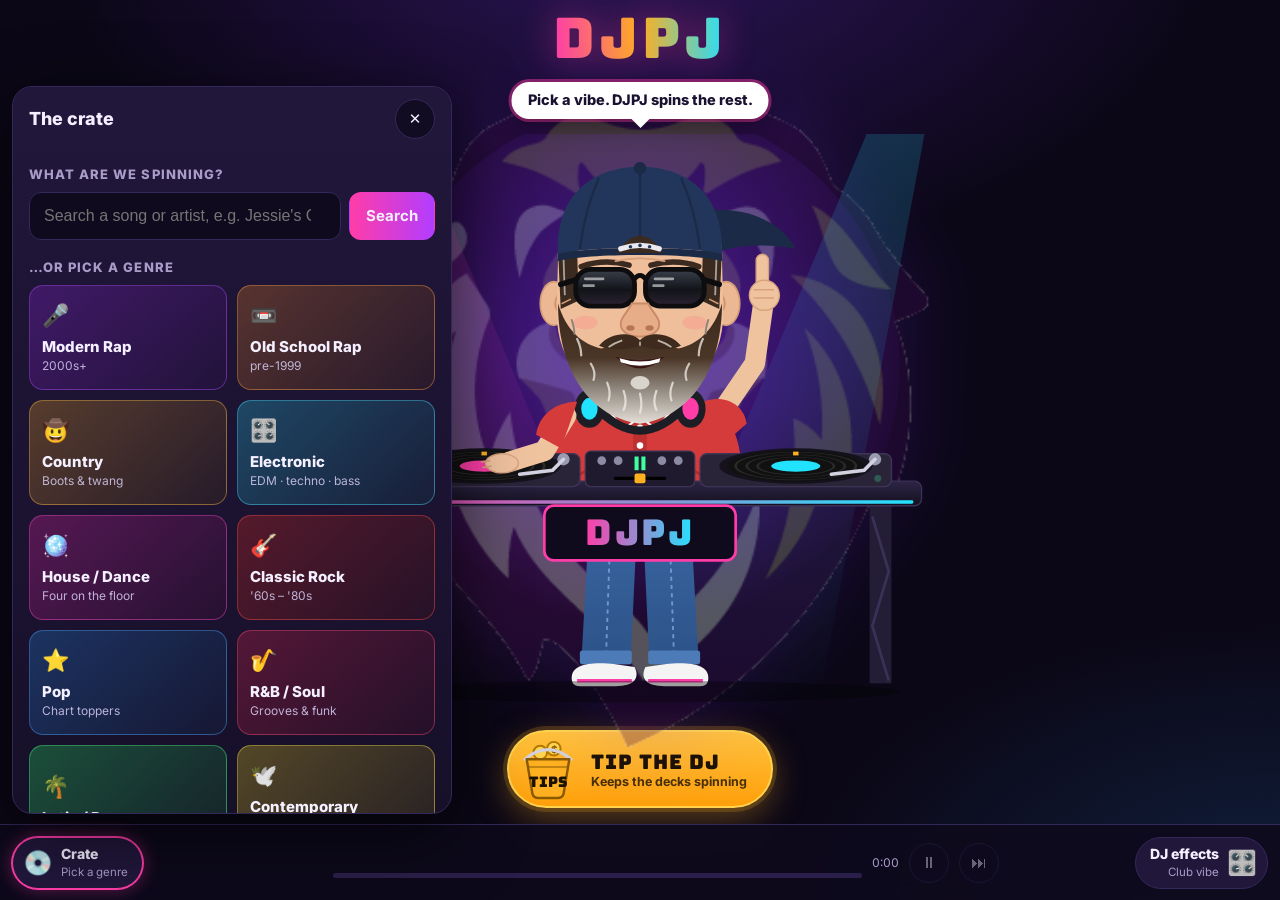
==== commit 88f9b921: "Lion backdrop, dance moves and emotes for DJPJ, tip jar up front - Lion crest behind the booth, brea" ====
--- a/index.html
+++ b/index.html
@@ -21,7 +21,9 @@
     </header>
     <div class="booth-wrap">
       <div id="status" class="bubble" role="status" aria-live="polite">Pick a vibe. DJPJ spins the rest.</div>
+      <img class="lion" src="img/lion.png" alt="" aria-hidden="true">
       <canvas id="viz" aria-hidden="true"></canvas>
+      <div id="emotes" class="emotes" aria-hidden="true"></div>
         <svg id="booth" class="booth" viewBox="0 0 480 420" role="img" aria-labelledby="booth-title">
           <title id="booth-title">DJPJ: a bearded DJ in sunglasses, a backwards cap, polo shirt and jeans, spinning two turntables</title>
           <defs>
@@ -134,6 +136,8 @@
               <path d="M180,84 L194,84 L195,122 L182,128 Z" fill="#3a2a1f"/>
               <path d="M300,84 L286,84 L285,122 L298,128 Z" fill="#3a2a1f"/>
               <path d="M184,90 L185,118 M296,90 L295,118" stroke="#a9a39b" stroke-width="1.3"/>
+              <!-- brows peeking over the shades -->
+              <path class="brows" d="M197,97 Q214,91 232,96 M248,96 Q266,91 283,97" stroke="#3a2a1f" stroke-width="4" fill="none" stroke-linecap="round"/>
               <!-- forehead line -->
               <path d="M222,93 Q240,89 258,93" stroke="#d9a07c" stroke-width="1.3" fill="none" stroke-linecap="round"/>
               <!-- dark sunglasses -->
@@ -161,8 +165,16 @@
               <path d="M210,155 C219,144 235,145 240,151 C245,145 261,144 270,155 C259,160 247,157 240,155 C233,157 221,160 210,155 Z" fill="#3f2b1e"/>
               <path d="M227,151 q-6,2 -10,5 M253,151 q6,2 10,5 M240,152 l0,3" stroke="#bdb5aa" stroke-width="1.2" fill="none"/>
               <!-- easy grin -->
-              <path d="M222,163 Q240,180 258,163 Q240,168 222,163 Z" fill="#3a1414"/>
-              <path d="M225,164 Q240,169 255,164 L254,167 Q240,172 226,167 Z" fill="#fff"/>
+              <g class="mouth-grin">
+                <path d="M222,163 Q240,180 258,163 Q240,168 222,163 Z" fill="#3a1414"/>
+                <path d="M225,164 Q240,169 255,164 L254,167 Q240,172 226,167 Z" fill="#fff"/>
+              </g>
+              <!-- open-mouth shout -->
+              <g class="mouth-open">
+                <path d="M226,160 Q240,156 254,160 Q256,176 240,182 Q224,176 226,160 Z" fill="#3a1414"/>
+                <path d="M228,161 Q240,158 252,161 L251,165 Q240,163 229,165 Z" fill="#fff"/>
+                <ellipse cx="240" cy="176" rx="8" ry="4" fill="#e0585f"/>
+              </g>
               <!-- gray soul patch under the lip -->
               <ellipse cx="240" cy="182" rx="7" ry="5" fill="#d9d4cc"/>
               <!-- backwards baseball cap -->
@@ -245,27 +257,29 @@
           </g>
 
           <!-- scratching arm (drawn over the left deck) -->
+          <g class="arm-scratch-body">
           <g class="arm-scratch">
             <path d="M186,206 L170,232 L144,240" stroke="#f0c39f" stroke-width="15" stroke-linecap="round" stroke-linejoin="round" fill="none"/>
             <path d="M194,196 C178,196 166,206 164,220 L182,230 C186,220 190,208 194,196 Z" fill="#d63b3b"/>
             <ellipse cx="139" cy="241" rx="12" ry="7" fill="#f0c39f" stroke="#d8a27e" stroke-width="1"/>
             <path d="M130,239 l-6,1 M131,243 l-6,1" stroke="#d8a27e" stroke-width="1.2" stroke-linecap="round"/>
           </g>
+          </g>
         </svg>
     </div>
+    <button class="tip-jar" type="button" data-tip hidden>
+      <svg viewBox="0 0 64 64" aria-hidden="true">
+        <circle cx="24" cy="15" r="7" fill="#ffd34d" stroke="#b37a00" stroke-width="2"/>
+        <circle cx="38" cy="11" r="7" fill="#ffd34d" stroke="#b37a00" stroke-width="2"/>
+        <text x="38" y="15" text-anchor="middle" font-size="10" font-weight="800" fill="#8a5a00" font-family="Inter, sans-serif">$</text>
+        <path d="M8,22 Q32,2 56,22" fill="none" stroke="#d1d1e0" stroke-width="3" stroke-linecap="round"/>
+        <path d="M10,22 L54,22 L48,58 C47,61 45,62 42,62 L22,62 C19,62 17,61 16,58 Z" fill="#ffb020" stroke="#8a5a00" stroke-width="2.5" stroke-linejoin="round"/>
+        <path d="M12,30 L52,30" stroke="#8a5a00" stroke-width="2" opacity=".5"/>
+        <text x="32" y="51" text-anchor="middle" font-size="15" font-family="Bungee, Impact, sans-serif" fill="#1b1100">TIPS</text>
+      </svg>
+      <span class="tip-jar-text"><b>Tip the DJ</b><small>Keeps the decks spinning</small></span>
+    </button>
   </div>
-
-  <button class="tip-bucket" type="button" data-tip hidden aria-label="Tip the DJ">
-    <svg viewBox="0 0 64 64" aria-hidden="true">
-      <circle cx="24" cy="15" r="7" fill="#ffd34d" stroke="#b37a00" stroke-width="2"/>
-      <circle cx="38" cy="11" r="7" fill="#ffd34d" stroke="#b37a00" stroke-width="2"/>
-      <text x="38" y="15" text-anchor="middle" font-size="10" font-weight="800" fill="#8a5a00" font-family="Inter, sans-serif">$</text>
-      <path d="M8,22 Q32,2 56,22" fill="none" stroke="#d1d1e0" stroke-width="3" stroke-linecap="round"/>
-      <path d="M10,22 L54,22 L48,58 C47,61 45,62 42,62 L22,62 C19,62 17,61 16,58 Z" fill="#ffb020" stroke="#8a5a00" stroke-width="2.5" stroke-linejoin="round"/>
-      <path d="M12,30 L52,30" stroke="#8a5a00" stroke-width="2" opacity=".5"/>
-      <text x="32" y="51" text-anchor="middle" font-size="15" font-family="Bungee, Impact, sans-serif" fill="#1b1100">TIPS</text>
-    </svg>
-  </button>
 
   <!-- bottom dock: the crate (left), what's playing (middle), effects (right) -->
   <nav class="dock" aria-label="Player">
--- a/css/styles.css
+++ b/css/styles.css
@@ -53,7 +53,7 @@
 /* ---------- stage: DJPJ fills the screen above the dock ---------- */
 .stage {
   min-height: 100dvh;
-  display: grid; grid-template-rows: auto 1fr; justify-items: center;
+  display: grid; grid-template-rows: auto 1fr auto; justify-items: center;
   padding: max(10px, env(safe-area-inset-top)) 16px calc(var(--dock-h) + 16px + env(safe-area-inset-bottom));
 }
 .topbar { width: 100%; display: flex; align-items: center; justify-content: center; min-height: 56px; }
@@ -73,10 +73,35 @@
 /* as big as the screen allows, keeping the booth's 480x420 shape plus room for the bubble */
 .booth-wrap {
   position: relative; align-self: center;
-  width: min(100%, 860px, calc((100dvh - var(--dock-h) - 150px) * 480 / 420));
+  width: min(100%, 860px, calc((100dvh - var(--dock-h) - 250px) * 480 / 420));
   min-width: 280px; padding-top: 52px;
 }
 .booth { display: block; width: 100%; height: auto; position: relative; }
+/* the lion watches over the booth, breathing with the beat */
+.lion {
+  position: absolute; left: 50%; top: 4px; width: 88%; height: auto; transform: translateX(-50%);
+  opacity: .3; pointer-events: none; user-select: none;
+  filter: drop-shadow(0 0 40px rgba(122, 44, 255, .6));
+}
+.stage:has(.booth.playing) .lion { animation: lion-breathe calc(var(--beat) * 2) ease-in-out infinite; }
+.stage:has(.booth.paused) .lion { animation-play-state: paused; }
+@keyframes lion-breathe { 0%, 100% { transform: translateX(-50%) scale(1); opacity: .28; } 50% { transform: translateX(-50%) scale(1.025); opacity: .36; } }
+
+/* emotes float up from DJPJ's head */
+.emotes { position: absolute; inset: 0; pointer-events: none; z-index: 2; overflow: visible; }
+.emote {
+  position: absolute; font-size: clamp(26px, 4.4vw, 40px); line-height: 1;
+  animation: emote-up 1.9s ease-out forwards; filter: drop-shadow(0 4px 10px rgba(0, 0, 0, .5));
+}
+.emote.word {
+  font: 400 clamp(15px, 2.4vw, 22px) Bungee, Impact, sans-serif; letter-spacing: 1px; white-space: nowrap;
+  background: linear-gradient(90deg, var(--pink), var(--amber)); -webkit-background-clip: text; background-clip: text; color: transparent;
+}
+@keyframes emote-up {
+  0% { opacity: 0; transform: translate(-50%, 10px) scale(.4) rotate(var(--tilt, 0deg)); }
+  15% { opacity: 1; transform: translate(-50%, 0) scale(1.2) rotate(var(--tilt, 0deg)); }
+  100% { opacity: 0; transform: translate(calc(-50% + var(--drift, 0px)), -110px) scale(1) rotate(calc(var(--tilt, 0deg) * -1)); }
+}
 #viz { position: absolute; inset: auto 0 18% 0; width: 100%; height: 34%; opacity: .55; pointer-events: none; }
 
 /* DJPJ's speech bubble: the status line, so tricks and effects read as part of the show */
@@ -127,6 +152,51 @@
 .booth.a-on .deck-a .deck-led, .booth.b-on .deck-b .deck-led { opacity: 1; }
 .booth.paused * { animation-play-state: paused !important; }
 
+/* his whole body grooves behind the table; the scratching arm and legs move with him */
+.booth .dj, .booth .arm-scratch-body, .booth .legs { transform-box: view-box; transform-origin: 240px 400px; }
+.booth.playing .dj, .booth.playing .arm-scratch-body { animation: groove calc(var(--beat) * 2) ease-in-out infinite; }
+.booth.playing .legs { animation: groove-legs calc(var(--beat) * 2) ease-in-out infinite; }
+@keyframes groove {
+  0%, 100% { transform: translate(-4px, 0); }
+  25%, 75% { transform: translate(0, 3px); }
+  50% { transform: translate(4px, 0); }
+}
+@keyframes groove-legs { 0%, 100% { transform: translateX(-2px); } 50% { transform: translateX(2px); } }
+
+/* moves (app.js adds one for a few bars) */
+.booth.playing.move-hype .dj, .booth.playing.move-hype .arm-scratch-body { animation: jump var(--beat) cubic-bezier(.3, 0, .4, 1) infinite; }
+.booth.playing.move-hype .arm-up { animation: pump-big calc(var(--beat) / 1) ease-in-out infinite; }
+@keyframes jump { 0%, 100% { transform: translateY(2px); } 35% { transform: translateY(-11px); } }
+@keyframes pump-big { 0%, 100% { transform: rotate(-6deg); } 50% { transform: rotate(-22deg) translateY(-6px); } }
+
+.booth.playing.move-lean .dj, .booth.playing.move-lean .arm-scratch-body { animation: lean calc(var(--beat) * 2) ease-in-out infinite; }
+.booth.playing.move-lean .arm-scratch { animation-duration: calc(var(--beat) / 4); }
+@keyframes lean { 0%, 100% { transform: translate(-12px, 7px) rotate(-3deg); } 50% { transform: translate(-9px, 10px) rotate(-2deg); } }
+
+.booth.playing.move-headbang .head { animation: headbang var(--beat) cubic-bezier(.5, 0, .5, 1) infinite; }
+@keyframes headbang { 0%, 100% { transform: translateY(0) rotate(0); } 40% { transform: translateY(10px) rotate(5deg); } }
+
+.booth.playing.move-wave .arm-up { animation: wave calc(var(--beat) * 2) ease-in-out infinite; }
+@keyframes wave { 0%, 100% { transform: rotate(-26deg); } 50% { transform: rotate(18deg); } }
+
+.booth.playing.move-point .arm-up { animation: point calc(var(--beat) * 2) ease-in-out infinite; }
+@keyframes point { 0%, 100% { transform: rotate(48deg); } 50% { transform: rotate(42deg) translateX(3px); } }
+
+.booth.playing.move-sway .dj, .booth.playing.move-sway .arm-scratch-body { animation: sway calc(var(--beat) * 4) ease-in-out infinite; }
+@keyframes sway {
+  0%, 100% { transform: translate(-11px, 0) rotate(-2.5deg); }
+  25%, 75% { transform: translate(0, 4px) rotate(0); }
+  50% { transform: translate(11px, 0) rotate(2.5deg); }
+}
+
+/* faces */
+.booth .mouth-open { display: none; }
+.booth.face-shout .mouth-grin { display: none; }
+.booth.face-shout .mouth-open { display: inline; }
+.booth .brows { transition: transform .15s; }
+.booth.face-surprise .brows { transform: translateY(-5px); }
+.booth.face-shout .brows { transform: translateY(-3px); }
+
 @keyframes spin { to { transform: rotate(360deg); } }
 @keyframes bob { 0%, 100% { transform: translateY(0) rotate(0); } 50% { transform: translateY(5px) rotate(-1.5deg); } }
 @keyframes pump { 0%, 100% { transform: rotate(0); } 50% { transform: rotate(-9deg); } }
@@ -140,7 +210,8 @@
   100% { opacity: 0; transform: translateY(-60px) rotate(15deg); }
 }
 @media (prefers-reduced-motion: reduce) {
-  .booth *, .bubble, .ticker span, .tip-bucket { animation: none !important; }
+  .booth *, .bubble, .ticker span, .tip-jar, .tip-jar *, .lion { animation: none !important; }
+  .emote { animation-duration: .01s !important; }
 }
 
 /* ---------- panels ---------- */
@@ -213,18 +284,25 @@
 .check input { width: 20px; height: 20px; accent-color: var(--pink); flex: none; }
 .check small { color: var(--muted); }
 
-/* ---------- tip bucket: always in the top-right corner ---------- */
-.tip-bucket {
-  position: fixed; z-index: 30; top: max(10px, env(safe-area-inset-top)); right: 12px;
-  width: 60px; height: 60px; padding: 5px; border-radius: 50%;
-  border: 2px solid rgba(255, 176, 32, .6); background: rgba(23, 16, 41, .85); cursor: pointer;
-  box-shadow: 0 0 22px rgba(255, 176, 32, .35); transition: transform .12s;
-}
-.tip-bucket svg { display: block; width: 100%; height: 100%; }
-.tip-bucket:hover { transform: rotate(-8deg) scale(1.06); }
-.tip-bucket:active { transform: scale(.94); }
-.tip-bucket.jingle { animation: jingle .6s ease-in-out; }
-@keyframes jingle { 0%, 100% { transform: rotate(0); } 25% { transform: rotate(-14deg); } 50% { transform: rotate(10deg); } 75% { transform: rotate(-6deg); } }
+/* ---------- tip jar: front and center under the booth ---------- */
+.tip-jar {
+  display: inline-flex; align-items: center; gap: 12px; margin-top: 6px;
+  padding: 6px 24px 6px 8px; border-radius: 99px; cursor: pointer; text-align: left;
+  border: 2px solid #ffd34d; background: linear-gradient(180deg, #ffc23d, #ff9f0a); color: #1b1100;
+  box-shadow: 0 0 0 4px rgba(255, 176, 32, .18), 0 10px 34px rgba(255, 176, 32, .35);
+  transition: transform .12s, box-shadow .2s;
+}
+.tip-jar svg { width: 62px; height: 62px; flex: none; transform-origin: 50% 90%; }
+.tip-jar-text { display: grid; line-height: 1.15; }
+.tip-jar-text b { font: 400 20px Bungee, Impact, sans-serif; letter-spacing: 1px; }
+.tip-jar-text small { font-size: 12.5px; font-weight: 700; opacity: .8; }
+.tip-jar:hover { transform: translateY(-2px); box-shadow: 0 0 0 6px rgba(255, 176, 32, .25), 0 14px 40px rgba(255, 176, 32, .5); }
+.tip-jar:active { transform: scale(.97); }
+.stage:has(.booth.playing) .tip-jar svg { animation: jar-bob calc(var(--beat) * 2) ease-in-out infinite; }
+.stage:has(.booth.paused) .tip-jar svg { animation-play-state: paused; }
+@keyframes jar-bob { 0%, 100% { transform: rotate(-5deg); } 50% { transform: rotate(5deg) translateY(-2px); } }
+.tip-jar.jingle svg { animation: jingle .6s ease-in-out; }
+@keyframes jingle { 0%, 100% { transform: rotate(0); } 25% { transform: rotate(-16deg); } 50% { transform: rotate(12deg); } 75% { transform: rotate(-6deg); } }
 
 /* ---------- dock ---------- */
 .dock {
@@ -366,7 +444,10 @@
   .np-time { display: none; }
   .now-bar .icon-btn { width: 38px; height: 38px; }
   .sheet, .sheet.left, .sheet.right { left: 8px; right: 8px; width: auto; max-height: calc(100dvh - var(--dock-h) - 72px); }
-  .tip-bucket { width: 52px; height: 52px; right: 8px; }
+  .bubble { font-size: 13px; padding: 7px 12px; display: -webkit-box; -webkit-box-orient: vertical; -webkit-line-clamp: 3; overflow: hidden; }
+  .tip-jar { padding: 4px 18px 4px 6px; gap: 8px; }
+  .tip-jar svg { width: 48px; height: 48px; }
+  .tip-jar-text b { font-size: 17px; }
 }
 @media (max-width: 420px) {
   .fx { min-height: 56px; font-size: 10.5px; }
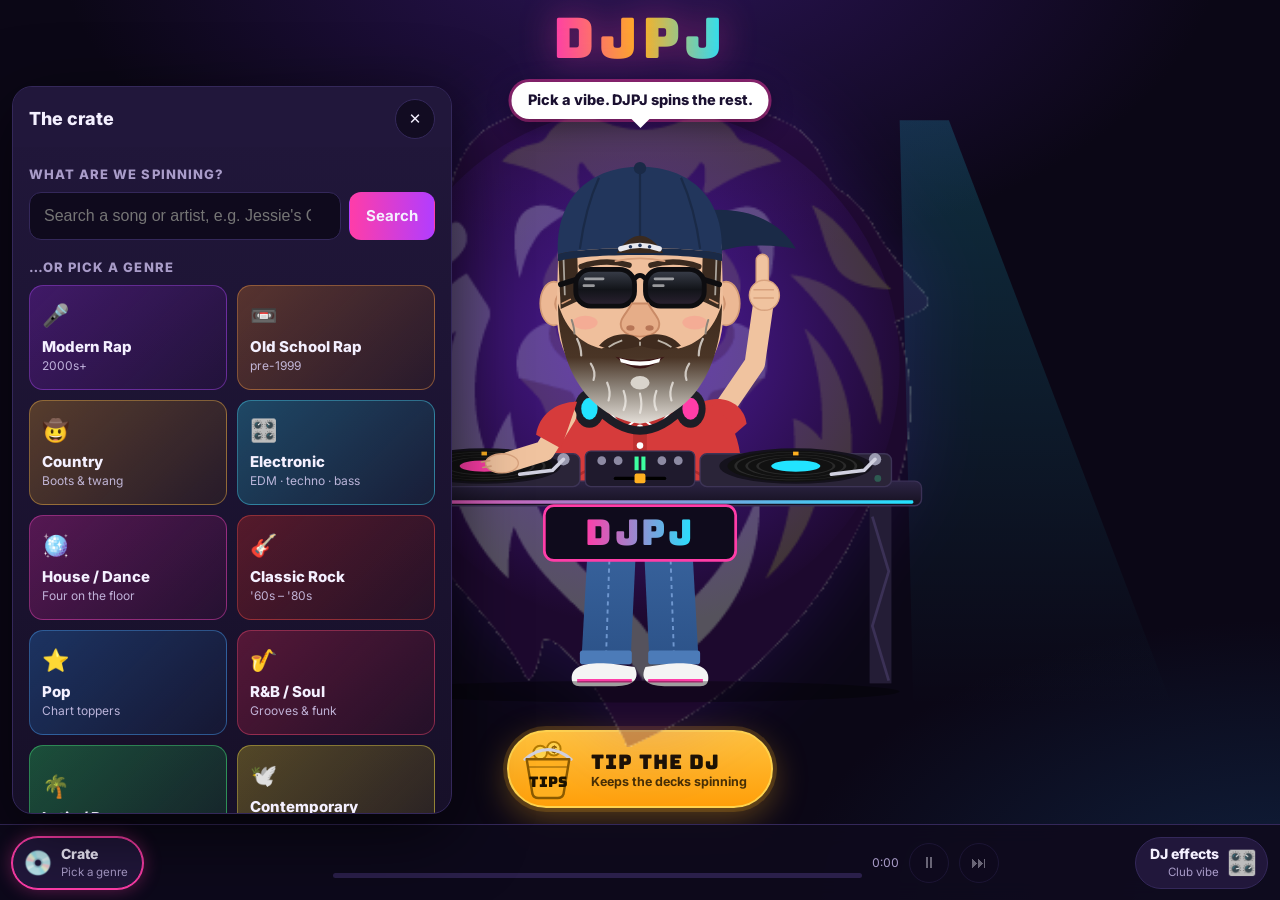
==== commit 3c0b97dd: "Side lighting, panels on top, and booth smoke and strobe - Light beams hang from the top corners and" ====
--- a/index.html
+++ b/index.html
@@ -68,8 +68,8 @@
 
           <!-- stage lights -->
           <g class="lights">
-            <polygon class="beam beam-l" points="30,-10 70,-10 250,420 110,420" fill="url(#g-beam-l)"/>
-            <polygon class="beam beam-r" points="410,-10 450,-10 370,420 230,420" fill="url(#g-beam-r)"/>
+            <polygon class="beam beam-l" points="14,-10 50,-10 40,420 -150,420" fill="url(#g-beam-l)"/>
+            <polygon class="beam beam-r" points="430,-10 466,-10 630,420 440,420" fill="url(#g-beam-r)"/>
             <circle class="glow" cx="240" cy="170" r="190" fill="url(#g-glow)"/>
           </g>
 
@@ -266,6 +266,8 @@
           </g>
           </g>
         </svg>
+      <div class="smoke" aria-hidden="true"><i></i><i></i><i></i><i></i><i></i><i></i></div>
+      <div id="strobe" class="strobe" aria-hidden="true"></div>
     </div>
     <button class="tip-jar" type="button" data-tip hidden>
       <svg viewBox="0 0 64 64" aria-hidden="true">
@@ -381,6 +383,14 @@
       </div>
     </div>
     <label class="vol">🔊 <input id="volume" type="range" min="0" max="1" step="0.01" value="0.9" aria-label="Volume"></label>
+    <div class="setting">
+      <div class="setting-label">Booth</div>
+      <div class="booth-toggles">
+        <button class="fx" type="button" data-booth="smoke" aria-pressed="false"><span class="i" aria-hidden="true">🌫️</span><span>Smoke</span></button>
+        <button class="fx" type="button" data-booth="strobe" aria-pressed="false"><span class="i" aria-hidden="true">💡</span><span>Strobe</span></button>
+      </div>
+      <p class="muted small booth-note">Strobe flashes with the beat. Skip it if flashing lights bother you.</p>
+    </div>
     <p class="muted small fx-hint">Tap to throw an effect on the live mix.</p>
     <div id="fx-pad" class="fx-pad"></div>
     <div class="ad-slot" data-slot="player" hidden></div>
--- a/css/styles.css
+++ b/css/styles.css
@@ -55,6 +55,7 @@
   min-height: 100dvh;
   display: grid; grid-template-rows: auto 1fr auto; justify-items: center;
   padding: max(10px, env(safe-area-inset-top)) 16px calc(var(--dock-h) + 16px + env(safe-area-inset-bottom));
+  overflow-x: clip; /* the light beams spill past the booth; never let them scroll the page */
 }
 .topbar { width: 100%; display: flex; align-items: center; justify-content: center; min-height: 56px; }
 .logo {
@@ -76,7 +77,7 @@
   width: min(100%, 860px, calc((100dvh - var(--dock-h) - 250px) * 480 / 420));
   min-width: 280px; padding-top: 52px;
 }
-.booth { display: block; width: 100%; height: auto; position: relative; }
+.booth { display: block; width: 100%; height: auto; position: relative; overflow: visible; }
 /* the lion watches over the booth, breathing with the beat */
 .lion {
   position: absolute; left: 50%; top: 4px; width: 88%; height: auto; transform: translateX(-50%);
@@ -103,6 +104,34 @@
   100% { opacity: 0; transform: translate(calc(-50% + var(--drift, 0px)), -110px) scale(1) rotate(calc(var(--tilt, 0deg) * -1)); }
 }
 #viz { position: absolute; inset: auto 0 18% 0; width: 100%; height: 34%; opacity: .55; pointer-events: none; }
+
+/* fog machine: soft puffs drifting across the floor of the booth */
+.smoke { position: absolute; left: -15%; right: -15%; bottom: 0; height: 62%; pointer-events: none; opacity: 0; transition: opacity 1.5s; }
+.stage.smoke-on .smoke { opacity: 1; }
+.smoke i {
+  position: absolute; bottom: -10%; width: 55%; aspect-ratio: 1.6; border-radius: 50%;
+  background: radial-gradient(closest-side, rgba(225, 215, 255, .5), rgba(200, 185, 255, .18) 55%, transparent);
+  filter: blur(6px); animation: smoke 16s linear infinite;
+}
+.smoke i:nth-child(1) { left: -10%; animation-delay: 0s; }
+.smoke i:nth-child(2) { left: 20%; animation-delay: -5s; animation-duration: 19s; }
+.smoke i:nth-child(3) { left: 45%; animation-delay: -10s; }
+.smoke i:nth-child(4) { left: 65%; animation-delay: -3s; animation-duration: 21s; animation-direction: reverse; }
+.smoke i:nth-child(5) { left: 5%; animation-delay: -12s; animation-duration: 23s; animation-direction: reverse; }
+.smoke i:nth-child(6) { left: 35%; animation-delay: -8s; animation-duration: 18s; }
+@keyframes smoke {
+  0% { transform: translate(-12%, 10%) scale(.7); opacity: 0; }
+  20% { opacity: 1; }
+  70% { opacity: .8; }
+  100% { transform: translate(18%, -55%) scale(1.5); opacity: 0; }
+}
+
+/* strobe: a white flash on the beat, driven from app.js so it locks to the music */
+.strobe {
+  position: absolute; inset: -10% -25% 0; pointer-events: none; opacity: 0;
+  background: radial-gradient(ellipse at 50% 35%, rgba(255, 255, 255, .95), rgba(230, 240, 255, .5) 40%, transparent 70%);
+  mix-blend-mode: screen;
+}
 
 /* DJPJ's speech bubble: the status line, so tricks and effects read as part of the show */
 .bubble {
@@ -131,8 +160,8 @@
 .booth .head { transform-origin: 50% 100%; }
 .booth .arm-up { transform-origin: 0% 100%; }
 .booth .arm-scratch { transform-origin: 100% 0%; }
-.booth .beam-l { transform-origin: 20% 0%; }
-.booth .beam-r { transform-origin: 80% 0%; }
+.booth .beam-l { transform-origin: 84% 0%; }
+.booth .beam-r { transform-origin: 16% 0%; }
 .booth .note { opacity: 0; }
 .booth .lights .beam { opacity: .35; }
 .booth .deck-led { opacity: .25; }
@@ -201,8 +230,8 @@
 @keyframes bob { 0%, 100% { transform: translateY(0) rotate(0); } 50% { transform: translateY(5px) rotate(-1.5deg); } }
 @keyframes pump { 0%, 100% { transform: rotate(0); } 50% { transform: rotate(-9deg); } }
 @keyframes scratch { from { transform: rotate(-4deg); } to { transform: rotate(4deg); } }
-@keyframes sway-l { from { transform: rotate(-10deg); } to { transform: rotate(12deg); } }
-@keyframes sway-r { from { transform: rotate(10deg); } to { transform: rotate(-12deg); } }
+@keyframes sway-l { from { transform: rotate(-3deg); } to { transform: rotate(9deg); } }
+@keyframes sway-r { from { transform: rotate(3deg); } to { transform: rotate(-9deg); } }
 @keyframes pulse { 0% { opacity: 1; } 100% { opacity: .55; } }
 @keyframes float {
   0% { opacity: 0; transform: translateY(20px); }
@@ -210,7 +239,7 @@
   100% { opacity: 0; transform: translateY(-60px) rotate(15deg); }
 }
 @media (prefers-reduced-motion: reduce) {
-  .booth *, .bubble, .ticker span, .tip-jar, .tip-jar *, .lion { animation: none !important; }
+  .booth *, .bubble, .ticker span, .tip-jar, .tip-jar *, .lion, .smoke i { animation: none !important; }
   .emote { animation-duration: .01s !important; }
 }
 
@@ -306,7 +335,7 @@
 
 /* ---------- dock ---------- */
 .dock {
-  position: fixed; z-index: 20; left: 0; right: 0; bottom: 0;
+  position: fixed; z-index: 40; left: 0; right: 0; bottom: 0;
   display: grid; grid-template-columns: auto minmax(0, 1fr) auto; gap: 10px; align-items: center;
   min-height: var(--dock-h);
   padding: 10px max(12px, env(safe-area-inset-right)) max(10px, env(safe-area-inset-bottom)) max(12px, env(safe-area-inset-left));
@@ -341,7 +370,7 @@
 
 /* ---------- sheets that open from the dock badges ---------- */
 .sheet {
-  position: fixed; z-index: 25; bottom: calc(var(--dock-h) + 10px + env(safe-area-inset-bottom));
+  position: fixed; z-index: 45; bottom: calc(var(--dock-h) + 10px + env(safe-area-inset-bottom));
   width: min(440px, calc(100vw - 24px)); max-height: calc(100dvh - var(--dock-h) - 96px); overflow: auto;
   padding: 0 16px 18px; border-radius: 20px; border: 1px solid var(--line);
   background: linear-gradient(180deg, var(--panel-2), var(--panel));
@@ -374,6 +403,8 @@
 .vol { display: flex; align-items: center; gap: 8px; margin: 14px 0 4px; }
 .vol input { flex: 1; accent-color: var(--pink); }
 .fx-hint { margin: 10px 0 8px; }
+.booth-toggles { display: grid; grid-template-columns: 1fr 1fr; gap: 8px; }
+.booth-note { margin: 2px 0 0; }
 .credits { margin-top: 18px; border-top: 1px dashed var(--line); padding-top: 6px; }
 .credits p { margin: 8px 0; }
 
